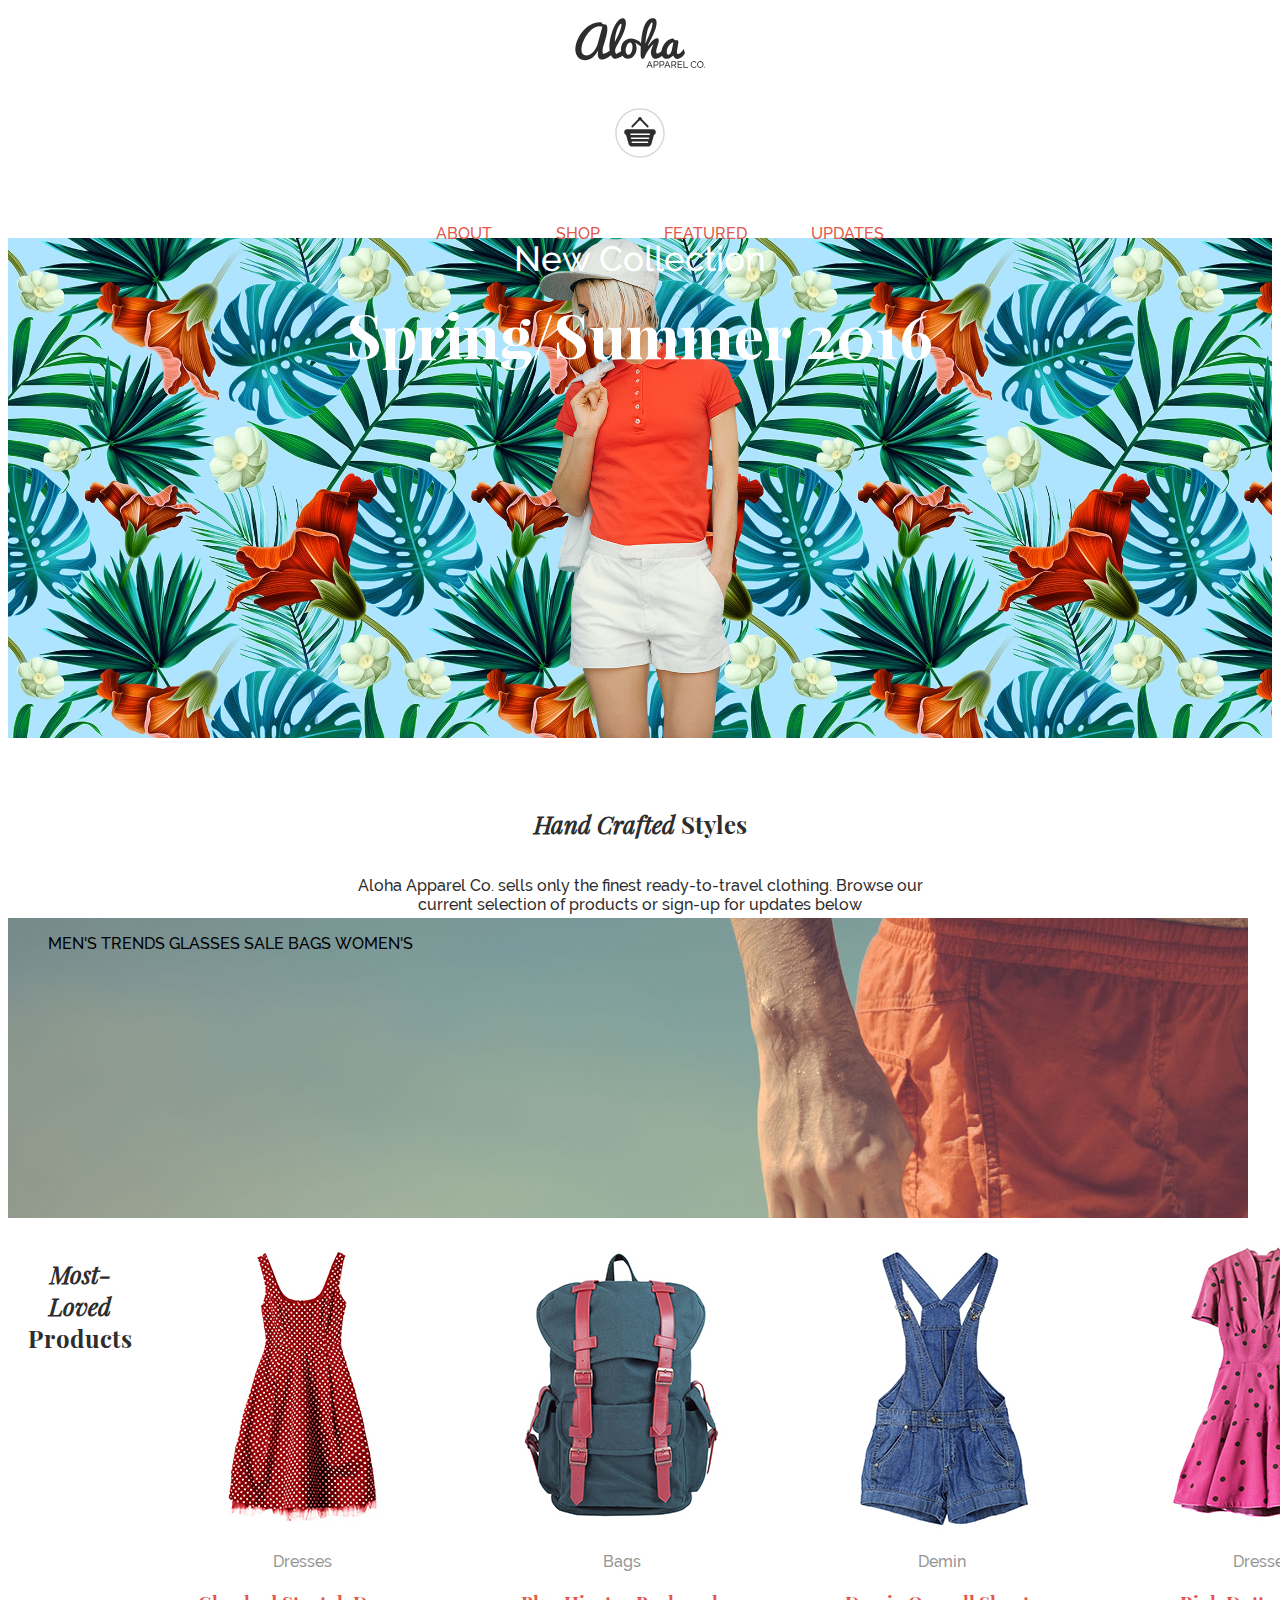
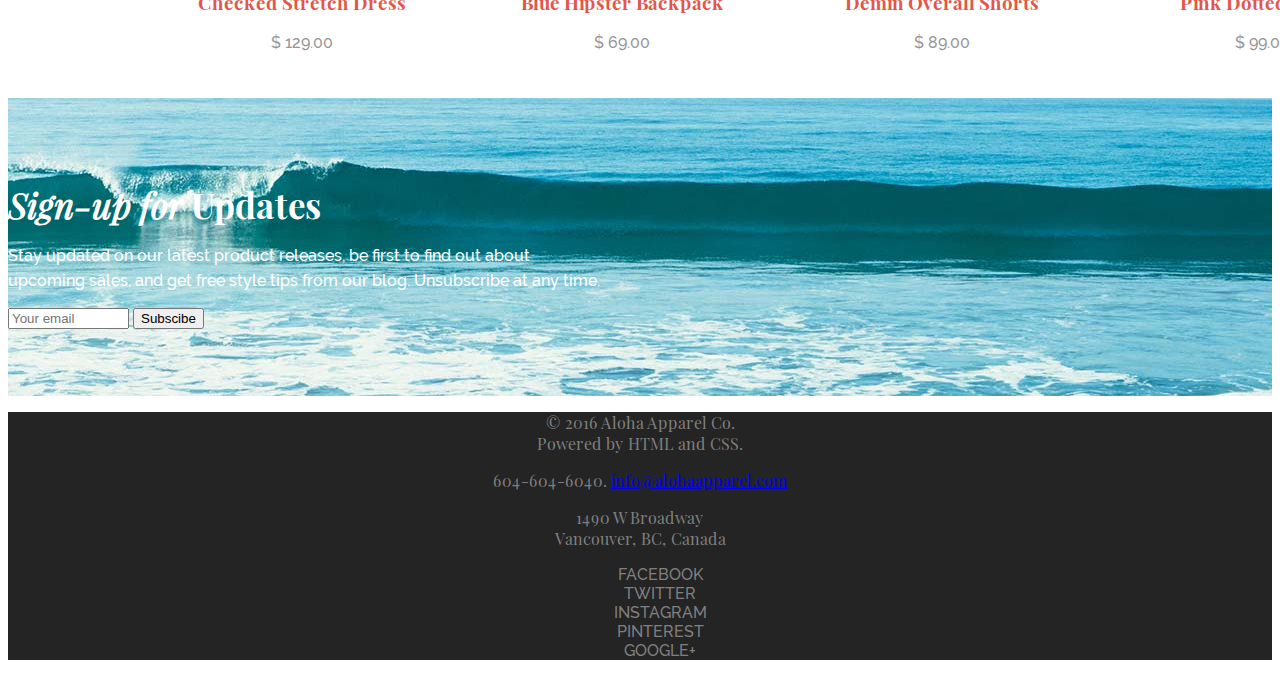
==== Index.html @ b45621b3 "grey background, header, collection pictures" ====
<!DOCTYPE html>
<html lang="en">

<head>
    <meta charset="UTF-8">
    <meta name="viewport" content="width=device-width, initial-scale=1">
    <title>Aloha Apparel Co.</title>
    <link rel="stylesheet" href="style.css">
    <link rel="fonts/PlayfairDisplay-Bold.ttf" rel="stylesheet" type="text/css">
    <link rel="stylesheet" href="https://use.fontawesome.com/releases/v5.6.3/css/all.css" integrity="sha384-UHRtZLI+pbxtHCWp1t77Bi1L4ZtiqrqD80Kn4Z8NTSRyMA2Fd33n5dQ8lWUE00s/"
        crossorigin="anonymous">
</head>

<body>
    <header class="container">
        <div class="logo">
            <img src="images/aloha-logo.svg" class="item" alt="Aloha Apparel Co. logo" />
        </div>
        <nav class="main-navigation">
            <ul>
                <li><a href="about">About</a></li>
                <li><a href="products">Shop</a></li>
                <li><a href="featured">Featured</a></li>
                <li><a href="updates">Updates</a></li>
            </ul>
        </nav>
        <div class="cart">
            <img src="images/cart-icon.svg" alt="Shopping Cart" />
        </div>
    </header>
    <section class="banner">
        <div class="banner-textcontainer">
            <p class="collection">New Collection</p>
            <h2 class="season"><strong>Spring/Summer 2016</strong></h2>
        </div>
    </section>
    <section class="container">
        <h2><em>Hand Crafted</em>
            <strong>Styles</strong>
        </h2>
        <p class="about">Aloha Apparel Co. sells only the finest ready-to-travel clothing. Browse our
            <br>
            current selection of products or sign-up for updates below
        </p>
    </section>
    <section class="classification">
        <ul>
            <li><a href="#mens">Men's</a></li>
            <li><a href="#trends">Trends</a></li>
            <li><a href="#glasses">Glasses</a></li>
            <li><a href="#sale">Sale</a></li>
            <li><a href="#bags">Bags</a></li>
            <li><a href="#womens">Women's</a></li>
        </ul>
    </section>
    <section class="products">
        <h2><em>Most-Loved</em>
            <strong>Products</strong>
        </h2>
        <div>
            <img src="images/checked-stretch-dress.jpg" alt="Aloha Apparel Co. logo" />
            <span>Dresses</span>
            <h3> Checked Stretch Dress</h3>
            <pan>&#36; 129.00</pan>
        </div>
        <div>
            <img src="images/blue-hipster-backpack.jpg" alt="Aloha Apparel Co. logo" />
            <span>Bags</span>
            <h3>Blue Hipster Backpack</h3>
            <span>&#36; 69.00</span>
        </div>
        <div>
            <img src="images/demin-overall-shorts.jpg" alt="Aloha Apparel Co. logo" />
            <span>Demin</span>
            <h3>Demin Overall Shorts</h3>
            <span>&#36; 89.00</span>
        </div>
        <div>
            <img src="images/pink-dotted-dress.jpg" alt="Aloha Apparel Co. logo" />
            <span>Dresses</span>
            <h3>Pink Dotted Dress</h3>
            <span>&#36; 99.00</span>
        </div>
    </section>
    <section class="updates">
        <div>
            <h2>
                <em>Sign-up for</em>
                <strong>Updates</strong>
            </h2>
            <p>Stay updated on our latest product releases, be first to find out about
                <br>
                upcoming sales, and get free style tips from our blog. Unsubscribe at any time.
            </p>
        </div>
        <form action="subscibe" method="post" width="100px" height="100px">
            <input type="text" placeholder="Your email" size="12" maxlength="20" class="email" />
            <button type="submit" name="submit" class="submit">Subscibe</button>
        </form>
    </section>
    <footer>
        <div class="adresse">
            <p>&copy; 2016 Aloha Apparel Co.
                <br>
                Powered by HTML and CSS.
            </p>
            <p>604-604-6040. <a href="info@alohaapparel.com">info&#64;alohaapparel.com</a></p>
            <p> 1490 W Broadway
                <br>
                Vancouver, BC, Canada
            </p>
        </div>
        <div class="contact-media">
            <ul>
                <li><a href="facebook"><i class="fab fa-facebook-f"></i> Facebook</a></li>
                <li><a href="twitter"><i class="fab fa-twitter"></i> Twitter</a></li>
                <li><a href="instagram"><i class="fab fa-instagram"></i> Instagram</a></li>
                <li><a href="pinterest"><i class="fab fa-pinterest"></i> Pinterest</a></li>
                <li><a href="google+"><i class="fab fa-google-plus-g"></i> Google+</a></li>
            </ul>
        </div>
    </footer>
</body>

</html>
---- style.css ----
@font-face {
    font-family: 'Raleway';
    src: url('fonts/Raleway-Light.eot');
    src: url('fonts/Raleway-Light.eot?#iefix') format('embedded-opentype'),
        url('fonts/Raleway-Light.woff') format('woff'),
        url('fonts/Raleway-Light.ttf') format('truetype'),
        url('fonts/Raleway-Light.svg#Raleway-Light') format('svg');
    font-weight: 300;
    font-style: normal;
}

@font-face {
    font-family: 'Raleway';
    src: url('fonts/Raleway-Bold.eot');
    src: url('fonts/Raleway-Bold.eot?#iefix') format('embedded-opentype'),
        url('fonts/Raleway-Bold.woff') format('woff'),
        url('fonts/Raleway-Bold.ttf') format('truetype'),
        url('fonts/Raleway-Bold.svg#Raleway-Bold') format('svg');
    font-weight: bold;
    font-style: normal;
}

@font-face {
    font-family: 'Raleway';
    src: url('fonts/Raleway-Medium.eot');
    src: url('fonts/Raleway-Medium.eot?#iefix') format('embedded-opentype'),
        url('fonts/Raleway-Medium.woff') format('woff'),
        url('fonts/Raleway-Medium.ttf') format('truetype'),
        url('fonts/Raleway-Medium.svg#Raleway-Medium') format('svg');
    font-weight: 500;
    font-style: normal;
}

@font-face {
    font-family: 'Raleway';
    src: url('fonts/Raleway-Italic.eot');
    src: url('fonts/Raleway-Italic.eot?#iefix') format('embedded-opentype'),
        url('fonts/Raleway-Italic.woff') format('woff'),
        url('fonts/Raleway-Italic.ttf') format('truetype'),
        url('fonts/Raleway-Italic.svg#Raleway-Italic') format('svg');
    font-weight: normal;
    font-style: italic;
}

@font-face {
    font-family: 'Playfair Display';
    src: url('fonts/PlayfairDisplay-Regular.eot');
    src: url('fonts/PlayfairDisplay-Regular.eot?#iefix') format('embedded-opentype'),
        url('fonts/PlayfairDisplay-Regular.woff') format('woff'),
        url('fonts/PlayfairDisplay-Regular.ttf') format('truetype'),
        url('fonts/PlayfairDisplay-Regular.svg#PlayfairDisplay-Regular') format('svg');
    font-weight: normal;
    font-style: normal;
}

@font-face {
    font-family: 'Playfair Display';
    src: url('fonts/PlayfairDisplay-Italic.eot');
    src: url('fonts/PlayfairDisplay-Italic.eot?#iefix') format('embedded-opentype'),
        url('fonts/PlayfairDisplay-Italic.woff') format('woff'),
        url('fonts/PlayfairDisplay-Italic.ttf') format('truetype'),
        url('fonts/PlayfairDisplay-Italic.svg#PlayfairDisplay-Italic') format('svg');
    font-weight: normal;
    font-style: italic;
}

@font-face {
    font-family: 'Playfair Display';
    src: url('fonts/PlayfairDisplay-Bold.eot');
    src: url('fonts/PlayfairDisplay-Bold.eot?#iefix') format('embedded-opentype'),
        url('fonts/PlayfairDisplay-Bold.woff') format('woff'),
        url('fonts/PlayfairDisplay-Bold.ttf') format('truetype'),
        url('fonts/PlayfairDisplay-Bold.svg#PlayfairDisplay-Bold') format('svg');
    font-weight: bold;
    font-style: normal;
}
@-ms-viewport{
    width: device-width;
  }

body { 
    font-family: 'Raleway';
    font-style: light;
    color: #2d2d2d
}
h2,
h3 {
    font-family: 'Playfair Display';
}
.header {
    font-family: 'Playfair Display';
}
.logo img {
    height: 50px;
}
.logo{
    position: relative;
    top: 10px;
    flex: 0 0 20%;
}
.cart img {
    height: 50px;
}
.cart {
    margin: auto;
    flex: 0 0 20%;

}
.main-navigation a {
    color: #e2574c;
    text-decoration: none;
    padding: 20px 10px 20px;
    height: 1px;
}
.main-navigation li {
    list-style: none;
    text-align: center;
    display: inline;
    text-transform: uppercase;
    padding: 20px;

}
.banner {
    margin-top: 10px;
    margin-bottom: 50px;
    background: url(images/banner-girl.png) no-repeat center, url(images/flower-bkgd.jpg) repeat-x;
    background-size: contain;
    height: 500px;
}
.banner-textcontainer {
    text-align: center;
    color: rgb(255, 255, 255);
    font-size: 10px;
    margin-top: 100px;
    margin-bottom: 50px;

}
.collection {
    text-align: center;
    margin: 15px 15px;
    font-size: 35px;
}
.season {
   text-align: center;
    margin: 15px 15px;
    font-size: 60px;
}
.container {
    text-align: center;
    height: 30px;
    display: flex;
    flex-direction: column;
    padding-bottom: 100px
}
.classification{
    text-align: center;
    background: url(images/mens-category.jpg) no-repeat, url(images/trends-category.jpg) no-repeat, url(images/glasses-category.jpg) no-repeat, url(images/sale-category.jpg) no-repeat, url(images/bags-category.jpg) no-repeat, url(images/womens-category.jpg) no-repeat;
    height: 300px;
    display: flex;
    flex-wrap: wrap;
}
.classification a{
    color: black;
    text-decoration: none;
    
}
.classification li{
    text-transform: uppercase;
    display: inline;
    
}
.products {
    color: #969696;
    text-align: center;
    display: flex;
    flex-direction: row;
    padding: 10px 30px 20px 10px;
    height: 450px;
    width: 350px;
}
.products h2{
    color: #2d2d2d;
    padding: 10px 10px;
}

h3 {
    color: #e2574c;
}

.relative {
    position:relative;
    top: 0px
    left: 100px
}
.updates {
    min-height: 244px;
    color: white;
    background: url(images/wave-bkgd.jpg) no-repeat;
    background-position: bottom;
    margin-bottom:11px;
    padding-top: 54px;
}
.updates h2{
    font-size: 35px;
    margin-bottom: 12px
}
.updates p {
    font-size: 16px;
    line-height: 25px;
    margin: 15px 0;
}
footer {
    background: #242424;
    text-align: center;
}
.adresse {
    color: grey;
    flex: 1 0 20px;
    font-family: 'Playfair Display';
}
.contact-media li a{
    color: grey;
    text-decoration: none;
    padding: 10px 10px 10px;
    height: 1px;
}
.contact-media li{
    list-style: none;
    text-transform: uppercase;
}
.news-letter h2 p form {
    
    flex-direction: column
}



















@media screen and (min-width: 720px) {

    .logo {
        order: 1;
        flex-basis: 100px;
        
    }
    .cart {
       order: 2;
       flex-basis: 100px;
        
       
    }

    .main-navigation {
       order: 3;
       flex-basis: 100px;
        


}
}
@media screen and (min-width: 480px) {
    .logo {
        order: 1;
        flex-basis: 100px;
        
    }
    .cart {
       order: 2;
       flex-basis: 100px;
        
       
    }

    .main-navigation {
       order: 3;
       flex-basis: 100px;
        
}
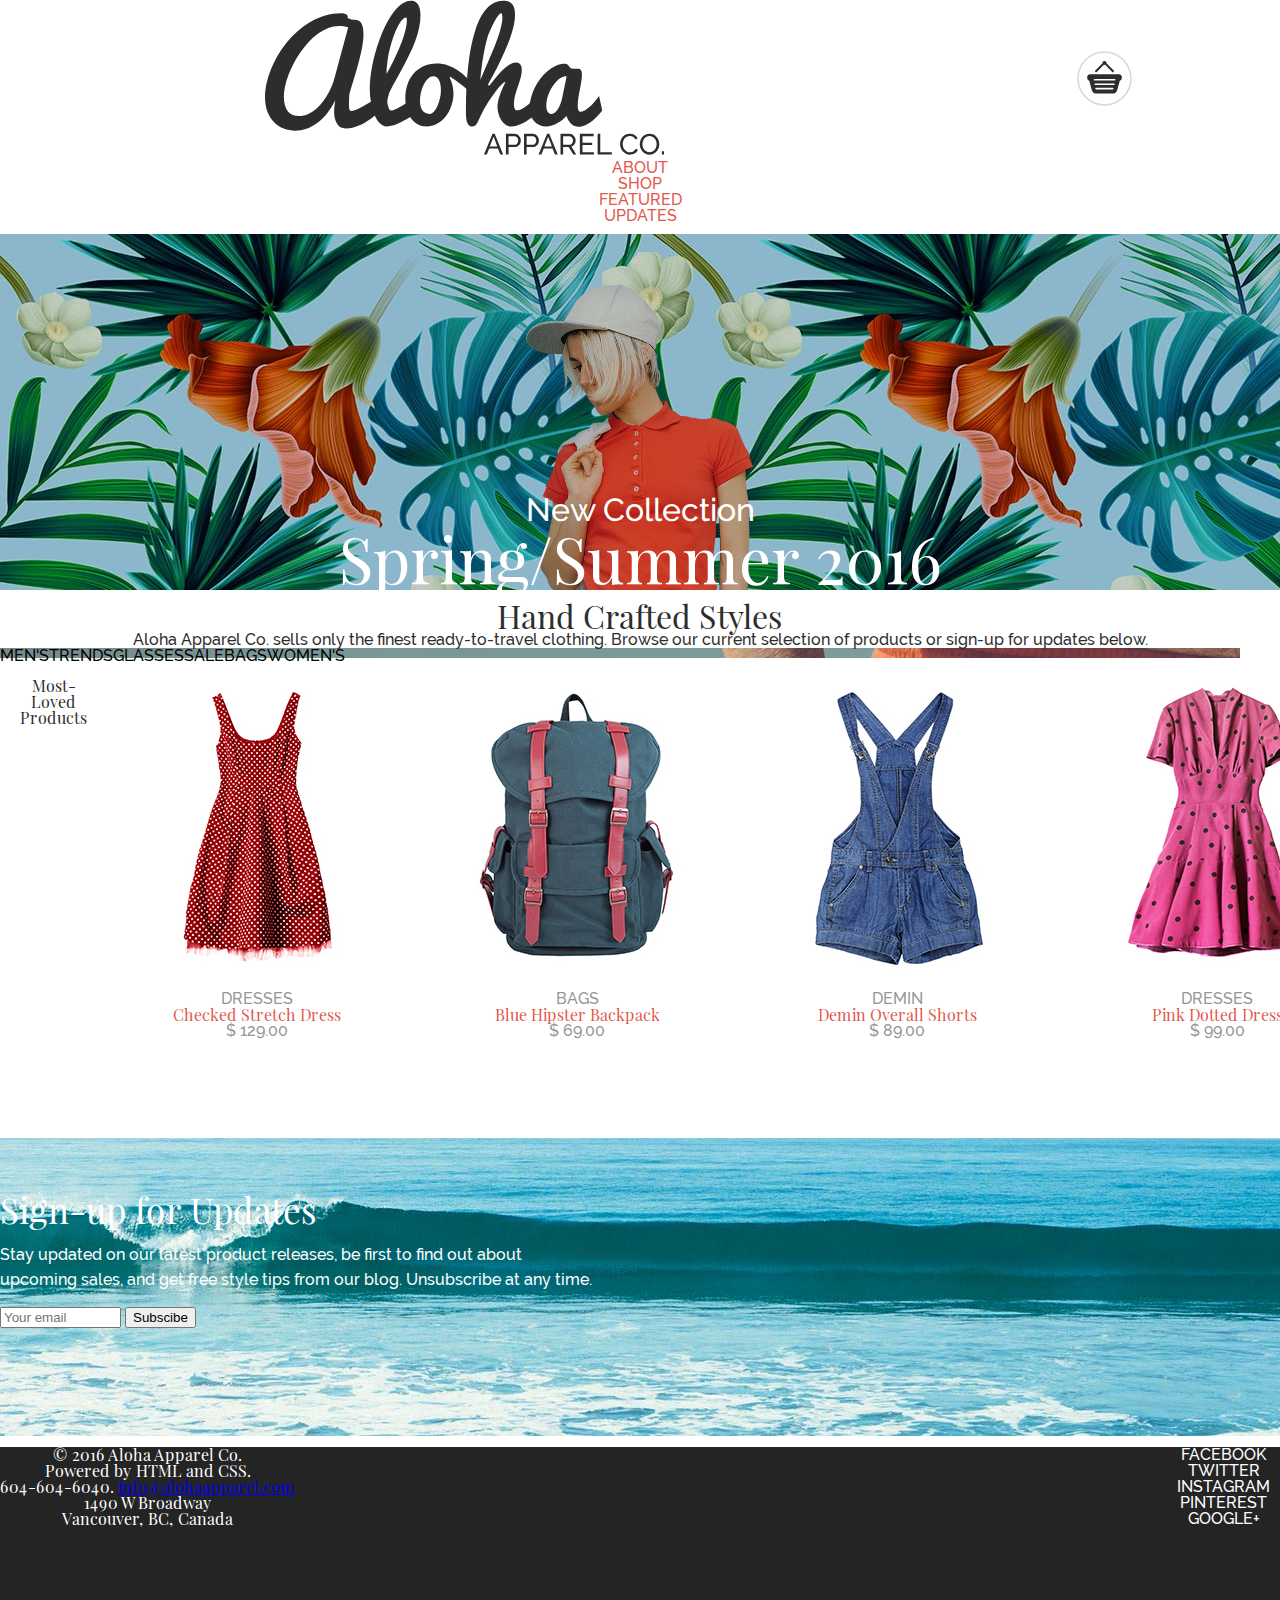
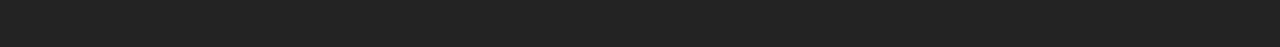
==== commit fcbcf54f: "header and banner" ====
--- a/Index.html
+++ b/Index.html
@@ -1,125 +1,175 @@
 <!DOCTYPE html>
 <html lang="en">
+  <head>
+    <meta charset="UTF-8" />
+    <meta name="viewport" content="width=device-width, initial-scale=1" />
+    <title>Aloha Apparel Co.</title>
+    <link rel="stylesheet" href="style.css" />
+    <link
+      rel="fonts/PlayfairDisplay-Bold.ttf"
+      rel="stylesheet"
+      type="text/css"
+    />
+    <link
+      rel="stylesheet"
+      href="https://use.fontawesome.com/releases/v5.6.3/css/all.css"
+      integrity="sha384-UHRtZLI+pbxtHCWp1t77Bi1L4ZtiqrqD80Kn4Z8NTSRyMA2Fd33n5dQ8lWUE00s/"
+      crossorigin="anonymous"
+    />
+  </head>
 
-<head>
-    <meta charset="UTF-8">
-    <meta name="viewport" content="width=device-width, initial-scale=1">
-    <title>Aloha Apparel Co.</title>
-    <link rel="stylesheet" href="style.css">
-    <link rel="fonts/PlayfairDisplay-Bold.ttf" rel="stylesheet" type="text/css">
-    <link rel="stylesheet" href="https://use.fontawesome.com/releases/v5.6.3/css/all.css" integrity="sha384-UHRtZLI+pbxtHCWp1t77Bi1L4ZtiqrqD80Kn4Z8NTSRyMA2Fd33n5dQ8lWUE00s/"
-        crossorigin="anonymous">
-</head>
-
-<body>
-    <header class="container">
-        <div class="logo">
-            <img src="images/aloha-logo.svg" class="item" alt="Aloha Apparel Co. logo" />
-        </div>
-        <nav class="main-navigation">
-            <ul>
-                <li><a href="about">About</a></li>
-                <li><a href="products">Shop</a></li>
-                <li><a href="featured">Featured</a></li>
-                <li><a href="updates">Updates</a></li>
-            </ul>
-        </nav>
-        <div class="cart">
-            <img src="images/cart-icon.svg" alt="Shopping Cart" />
-        </div>
+  <body>
+    <header>
+      <div class="logo">
+        <img
+          src="images/aloha-logo.svg"
+          alt="Aloha Apparel Co. logo"
+          width="“150px“"
+          height="“160px“"
+        />
+      </div>
+      <nav class="main-navigation">
+        <ul>
+          <li><a href="about">About</a></li>
+          <li><a href="products">Shop</a></li>
+          <li><a href="featured">Featured</a></li>
+          <li><a href="updates">Updates</a></li>
+        </ul>
+      </nav>
+      <div class="cart">
+        <img
+          src="images/cart-icon.svg"
+          alt="Shopping Cart"
+          width="“55px“"
+          height="55px"
+        />
+      </div>
     </header>
     <section class="banner">
-        <div class="banner-textcontainer">
-            <p class="collection">New Collection</p>
-            <h2 class="season"><strong>Spring/Summer 2016</strong></h2>
-        </div>
+      <div class="banner-text">
+        <p>New Collection</p>
+        <h2><strong>Spring/Summer 2016</strong></h2>
+      </div>
     </section>
-    <section class="container">
-        <h2><em>Hand Crafted</em>
-            <strong>Styles</strong>
-        </h2>
-        <p class="about">Aloha Apparel Co. sells only the finest ready-to-travel clothing. Browse our
-            <br>
-            current selection of products or sign-up for updates below
-        </p>
+    <section class="hand-crafted">
+      <h2><em>Hand Crafted</em> <strong>Styles</strong></h2>
+      <p>
+        Aloha Apparel Co. sells only the finest ready-to-travel clothing. Browse
+        our current selection of products or sign-up for updates below.
+      </p>
     </section>
     <section class="classification">
-        <ul>
-            <li><a href="#mens">Men's</a></li>
-            <li><a href="#trends">Trends</a></li>
-            <li><a href="#glasses">Glasses</a></li>
-            <li><a href="#sale">Sale</a></li>
-            <li><a href="#bags">Bags</a></li>
-            <li><a href="#womens">Women's</a></li>
-        </ul>
+      <div>
+        <li><a href="#">Men's</a></li>
+      </div>
+      <div>
+        <li><a href="#">Trends</a></li>
+      </div>
+      <div>
+        <li><a href="#">Glasses</a></li>
+      </div>
+      <div>
+        <li><a href="#">Sale</a></li>
+      </div>
+      <div>
+        <li><a href="#">Bags</a></li>
+      </div>
+      <div>
+        <li><a href="#">Women's</a></li>
+      </div>
     </section>
     <section class="products">
-        <h2><em>Most-Loved</em>
-            <strong>Products</strong>
-        </h2>
-        <div>
-            <img src="images/checked-stretch-dress.jpg" alt="Aloha Apparel Co. logo" />
-            <span>Dresses</span>
-            <h3> Checked Stretch Dress</h3>
-            <pan>&#36; 129.00</pan>
-        </div>
-        <div>
-            <img src="images/blue-hipster-backpack.jpg" alt="Aloha Apparel Co. logo" />
-            <span>Bags</span>
-            <h3>Blue Hipster Backpack</h3>
-            <span>&#36; 69.00</span>
-        </div>
-        <div>
-            <img src="images/demin-overall-shorts.jpg" alt="Aloha Apparel Co. logo" />
-            <span>Demin</span>
-            <h3>Demin Overall Shorts</h3>
-            <span>&#36; 89.00</span>
-        </div>
-        <div>
-            <img src="images/pink-dotted-dress.jpg" alt="Aloha Apparel Co. logo" />
-            <span>Dresses</span>
-            <h3>Pink Dotted Dress</h3>
-            <span>&#36; 99.00</span>
-        </div>
+      <h2><em>Most-Loved</em> <strong>Products</strong></h2>
+      <div>
+        <img
+          src="images/checked-stretch-dress.jpg"
+          alt="Aloha Apparel Co. logo"
+        />
+        <span>DRESSES</span>
+        <h3>Checked Stretch Dress</h3>
+        <pan>&#36; 129.00</pan>
+      </div>
+      <div>
+        <img
+          src="images/blue-hipster-backpack.jpg"
+          alt="Aloha Apparel Co. logo"
+        />
+        <span>BAGS</span>
+        <h3>Blue Hipster Backpack</h3>
+        <span>&#36; 69.00</span>
+      </div>
+      <div>
+        <img
+          src="images/demin-overall-shorts.jpg"
+          alt="Aloha Apparel Co. logo"
+        />
+        <span>DEMIN</span>
+        <h3>Demin Overall Shorts</h3>
+        <span>&#36; 89.00</span>
+      </div>
+      <div>
+        <img src="images/pink-dotted-dress.jpg" alt="Aloha Apparel Co. logo" />
+        <span>DRESSES</span>
+        <h3>Pink Dotted Dress</h3>
+        <span>&#36; 99.00</span>
+      </div>
     </section>
     <section class="updates">
-        <div>
-            <h2>
-                <em>Sign-up for</em>
-                <strong>Updates</strong>
-            </h2>
-            <p>Stay updated on our latest product releases, be first to find out about
-                <br>
-                upcoming sales, and get free style tips from our blog. Unsubscribe at any time.
-            </p>
-        </div>
-        <form action="subscibe" method="post" width="100px" height="100px">
-            <input type="text" placeholder="Your email" size="12" maxlength="20" class="email" />
-            <button type="submit" name="submit" class="submit">Subscibe</button>
-        </form>
+      <div>
+        <h2><em>Sign-up for</em> <strong>Updates</strong></h2>
+        <p>
+          Stay updated on our latest product releases, be first to find out
+          about <br />
+          upcoming sales, and get free style tips from our blog. Unsubscribe at
+          any time.
+        </p>
+      </div>
+      <form action="subscibe" method="post" width="100px" height="100px">
+        <input
+          type="text"
+          placeholder="Your email"
+          size="12"
+          maxlength="20"
+          class="email"
+        />
+        <button type="submit" name="submit" class="submit">Subscibe</button>
+      </form>
     </section>
     <footer>
-        <div class="adresse">
-            <p>&copy; 2016 Aloha Apparel Co.
-                <br>
-                Powered by HTML and CSS.
-            </p>
-            <p>604-604-6040. <a href="info@alohaapparel.com">info&#64;alohaapparel.com</a></p>
-            <p> 1490 W Broadway
-                <br>
-                Vancouver, BC, Canada
-            </p>
-        </div>
-        <div class="contact-media">
-            <ul>
-                <li><a href="facebook"><i class="fab fa-facebook-f"></i> Facebook</a></li>
-                <li><a href="twitter"><i class="fab fa-twitter"></i> Twitter</a></li>
-                <li><a href="instagram"><i class="fab fa-instagram"></i> Instagram</a></li>
-                <li><a href="pinterest"><i class="fab fa-pinterest"></i> Pinterest</a></li>
-                <li><a href="google+"><i class="fab fa-google-plus-g"></i> Google+</a></li>
-            </ul>
-        </div>
+      <div class="adresse">
+        <p>
+          &copy; 2016 Aloha Apparel Co. <br />
+          Powered by HTML and CSS.
+        </p>
+        <p>
+          604-604-6040.
+          <a href="info@alohaapparel.com">info&#64;alohaapparel.com</a>
+        </p>
+        <p>
+          1490 W Broadway <br />
+          Vancouver, BC, Canada
+        </p>
+      </div>
+      <div class="contact-media">
+        <ul>
+          <li>
+            <a href="facebook"><i class="fab fa-facebook-f"></i> Facebook</a>
+          </li>
+          <li>
+            <a href="twitter"><i class="fab fa-twitter"></i> Twitter</a>
+          </li>
+          <li>
+            <a href="instagram"><i class="fab fa-instagram"></i> Instagram</a>
+          </li>
+          <li>
+            <a href="pinterest"><i class="fab fa-pinterest"></i> Pinterest</a>
+          </li>
+          <li>
+            <a href="google+"><i class="fab fa-google-plus-g"></i> Google+</a>
+          </li>
+        </ul>
+      </div>
     </footer>
-</body>
-
-</html>+    <script src="index.js"></script>
+  </body>
+</html>
--- a/style.css
+++ b/style.css
@@ -1,3 +1,56 @@
+/*CSS Reset
+
+/* http://meyerweb.com/eric/tools/css/reset/ 
+   v2.0 | 20110126
+   License: none (public domain)
+*/
+
+html, body, div, span, applet, object, iframe,
+h1, h2, h3, h4, h5, h6, p, blockquote, pre,
+a, abbr, acronym, address, big, cite, code,
+del, dfn, em, img, ins, kbd, q, s, samp,
+small, strike, strong, sub, sup, tt, var,
+b, u, i, center,
+dl, dt, dd, ol, ul, li,
+fieldset, form, label, legend,
+table, caption, tbody, tfoot, thead, tr, th, td,
+article, aside, canvas, details, embed, 
+figure, figcaption, footer, header, hgroup, 
+menu, nav, output, ruby, section, summary,
+time, mark, audio, video {
+	margin: 0;
+	padding: 0;
+	border: 0;
+	font-size: 100%;
+	font: inherit;
+	vertical-align: baseline;
+}
+/* HTML5 display-role reset for older browsers */
+article, aside, details, figcaption, figure, 
+footer, header, hgroup, menu, nav, section {
+	display: block;
+}
+body {
+	line-height: 1;
+}
+ol, ul {
+	list-style: none;
+}
+blockquote, q {
+	quotes: none;
+}
+blockquote:before, blockquote:after,
+q:before, q:after {
+	content: '';
+	content: none;
+}
+table {
+	border-collapse: collapse;
+	border-spacing: 0;
+}
+
+/*Font Faces*/
+
 @font-face {
     font-family: 'Raleway';
     src: url('fonts/Raleway-Light.eot');
@@ -81,81 +134,93 @@
 body { 
     font-family: 'Raleway';
     font-style: light;
-    color: #2d2d2d
-}
-h2,
-h3 {
-    font-family: 'Playfair Display';
-}
-.header {
-    font-family: 'Playfair Display';
-}
-.logo img {
-    height: 50px;
+    color: #2d2d2d;
+    font-size: 16px;
+}
+h2, h3 {
+    font-family: 'Playfair Display';
+}
+header {
+    font-family: 'Raleway';
+    display: flex;
+    text-align: center;
+    flex-wrap: wrap;
+    padding: 20px auto;
 }
 .logo{
-    position: relative;
-    top: 10px;
-    flex: 0 0 20%;
-}
-.cart img {
-    height: 50px;
+    width: 150px;
+    height: 160px;
+    flex: 1 0 50%;
+    order:1;
 }
 .cart {
     margin: auto;
-    flex: 0 0 20%;
-
-}
+    flex: 1 0 5%;
+    order:1;
+    
+}
+
+nav {
+    flex:row wrap;
+    flex:1 0 100%;
+    order:2;
+    
+}
+
 .main-navigation a {
     color: #e2574c;
     text-decoration: none;
-    padding: 20px 10px 20px;
-    height: 1px;
 }
 .main-navigation li {
-    list-style: none;
-    text-align: center;
-    display: inline;
     text-transform: uppercase;
-    padding: 20px;
+    
 
 }
 .banner {
-    margin-top: 10px;
-    margin-bottom: 50px;
-    background: url(images/banner-girl.png) no-repeat center, url(images/flower-bkgd.jpg) repeat-x;
-    background-size: contain;
-    height: 500px;
-}
-.banner-textcontainer {
-    text-align: center;
-    color: rgb(255, 255, 255);
-    font-size: 10px;
-    margin-top: 100px;
-    margin-bottom: 50px;
-
-}
-.collection {
-    text-align: center;
-    margin: 15px 15px;
-    font-size: 35px;
-}
-.season {
-   text-align: center;
-    margin: 15px 15px;
-    font-size: 60px;
-}
-.container {
-    text-align: center;
-    height: 30px;
+   color:white;
+    background:linear-gradient(rgba(0,0,0,0.2),rgba(0,0,0,0.2)), url(images/banner-girl.png)center top 50px no-repeat , url(images/flower-bkgd.jpg);
+    background-size:auto, auto 559px, auto;
+    margin:10px auto;
+    display: flex;
+    align-items: center;
+}
+.banner-text {
+    text-align: center;
+    width: 100%;
+    margin:auto;
+    padding-top: 260px;
+    padding-bottom: -195px;
+}
+.banner p {
+    font-family: 'Raleway';
+    font-style: light;
+    font-size: 2rem; 
+    padding: 10px auto;
+}
+.banner h2 {
+    font-family: 'Playfair Display';
+    font-size: 4rem;
+    padding: 10 auto;
+}
+.hand-crafted {
+    text-align: center;
     display: flex;
     flex-direction: column;
-    padding-bottom: 100px
+    padding: 10px auto;
+    
+}
+.hand-crafted h2 {
+   font-family: 'Playfair Display';
+    font-size: 2rem;
+}
+.hand-crafted p {
+    font-family: 'Raleway';
+    font-size: 1rem;
 }
 .classification{
     text-align: center;
     background: url(images/mens-category.jpg) no-repeat, url(images/trends-category.jpg) no-repeat, url(images/glasses-category.jpg) no-repeat, url(images/sale-category.jpg) no-repeat, url(images/bags-category.jpg) no-repeat, url(images/womens-category.jpg) no-repeat;
-    height: 300px;
+    height: 10px;
     display: flex;
     flex-wrap: wrap;
 }
@@ -189,8 +254,8 @@
 
 .relative {
     position:relative;
-    top: 0px
-    left: 100px
+    top: 0px;
+    left: 100px;
 }
 .updates {
     min-height: 244px;
@@ -209,17 +274,28 @@
     line-height: 25px;
     margin: 15px 0;
 }
+form {
+    
+}
+.button {
+    color: white;
+    background-color: #e2574c;
+
+}
 footer {
+    display: flex;
+    justify-content: space-between;
     background: #242424;
     text-align: center;
+    height:200px;
+    
 }
 .adresse {
-    color: grey;
-    flex: 1 0 20px;
+    color: white;
     font-family: 'Playfair Display';
 }
 .contact-media li a{
-    color: grey;
+    color: white;
     text-decoration: none;
     padding: 10px 10px 10px;
     height: 1px;
@@ -228,68 +304,37 @@
     list-style: none;
     text-transform: uppercase;
 }
-.news-letter h2 p form {
-    
-    flex-direction: column
-}
-
-
-
-
-
-
-
-
-
-
-
-
-
-
-
-
-
-
-
-@media screen and (min-width: 720px) {
-
-    .logo {
-        order: 1;
-        flex-basis: 100px;
+
+
+
+
+
+
+
+
+
+
+
+
+
+
+
+
+
+
+
+
+@media screen and (min-width: 600px) {
+
+ 
         
-    }
-    .cart {
-       order: 2;
-       flex-basis: 100px;
+
+
+}
+}
+@media screen and (min-width: 480px) {
+    
         
-       
-    }
-
-    .main-navigation {
-       order: 3;
-       flex-basis: 100px;
-        
-
-
-}
-}
-@media screen and (min-width: 480px) {
-    .logo {
-        order: 1;
-        flex-basis: 100px;
-        
-    }
-    .cart {
-       order: 2;
-       flex-basis: 100px;
-        
-       
-    }
-
-    .main-navigation {
-       order: 3;
-       flex-basis: 100px;
-        
-}
-
-
+}
+
+
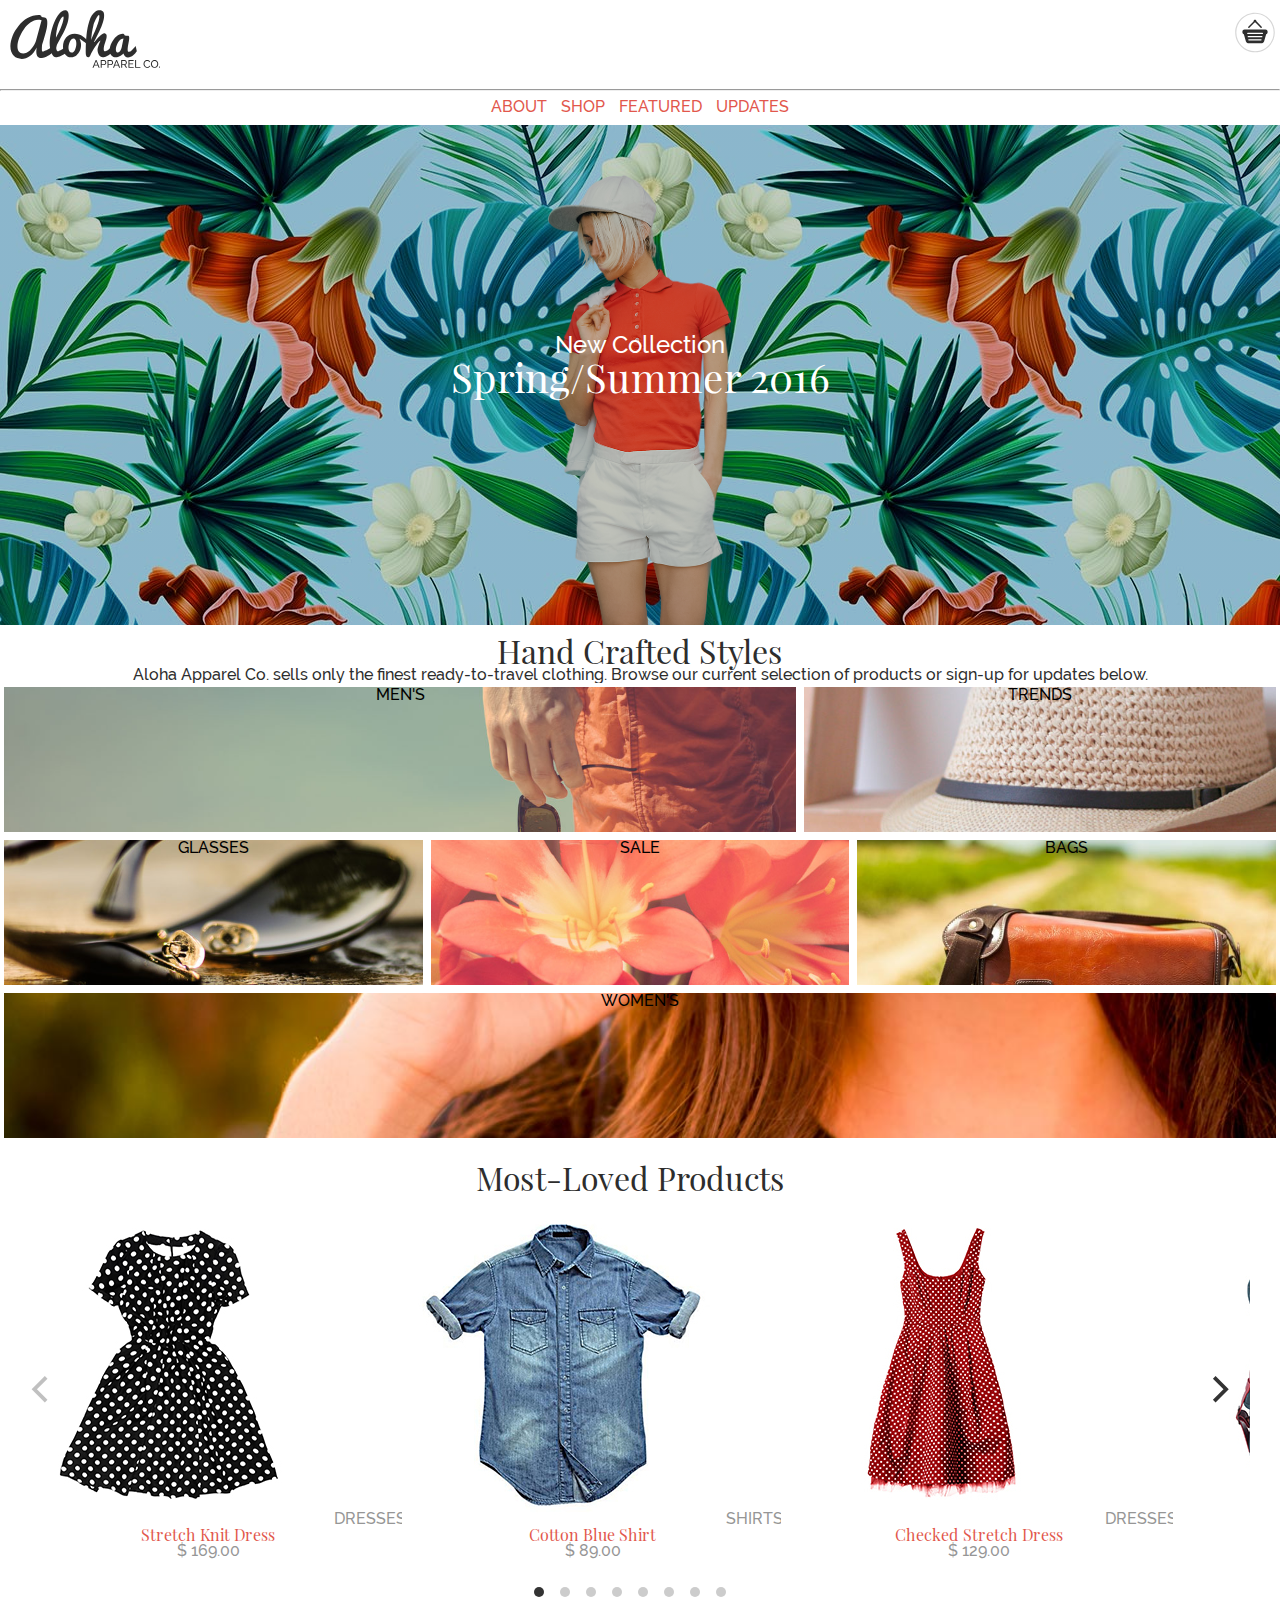
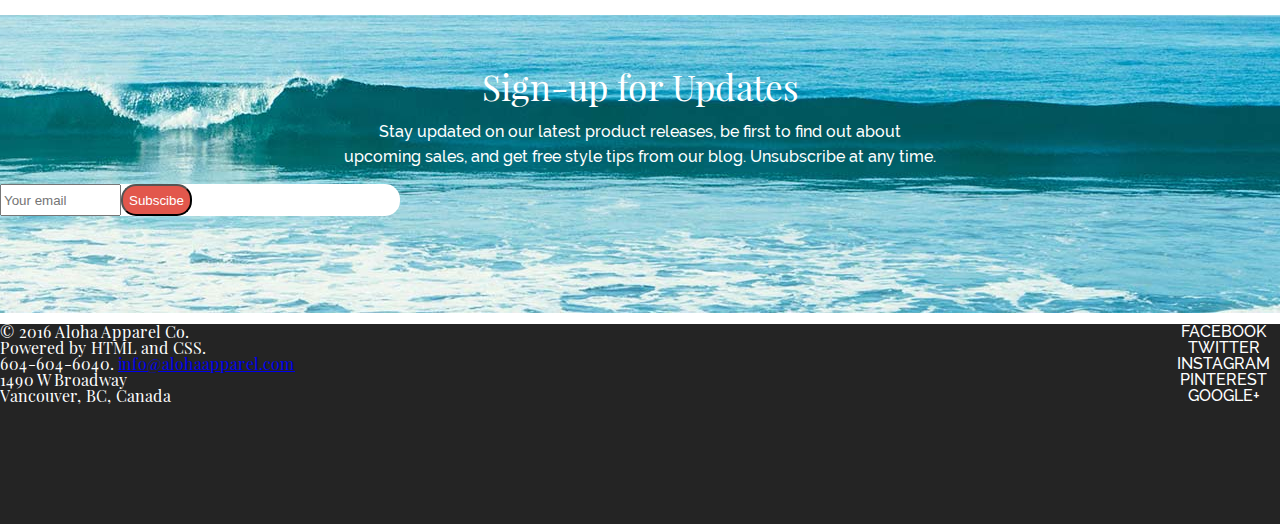
==== commit 00845fe9: "carousel+scrolling" ====
--- a/Index.html
+++ b/Index.html
@@ -16,24 +16,21 @@
       integrity="sha384-UHRtZLI+pbxtHCWp1t77Bi1L4ZtiqrqD80Kn4Z8NTSRyMA2Fd33n5dQ8lWUE00s/"
       crossorigin="anonymous"
     />
+    <link rel="stylesheet" href="flickity.min.css" media="screen" />
   </head>
 
   <body>
     <header>
       <div class="logo">
-        <img
-          src="images/aloha-logo.svg"
-          alt="Aloha Apparel Co. logo"
-          width="“150px“"
-          height="“160px“"
-        />
+        <img src="images/aloha-logo.svg" alt="Aloha Apparel Co. logo" />
       </div>
       <nav class="main-navigation">
+        <hr />
         <ul>
-          <li><a href="about">About</a></li>
-          <li><a href="products">Shop</a></li>
-          <li><a href="featured">Featured</a></li>
-          <li><a href="updates">Updates</a></li>
+          <li><a href="#about">About</a></li>
+          <li><a href="#products">Shop</a></li>
+          <li><a href="#featured">Featured</a></li>
+          <li><a href="#updates">Updates</a></li>
         </ul>
       </nav>
       <div class="cart">
@@ -51,70 +48,80 @@
         <h2><strong>Spring/Summer 2016</strong></h2>
       </div>
     </section>
-    <section class="hand-crafted">
+    <section class="hand-crafted" id="about">
       <h2><em>Hand Crafted</em> <strong>Styles</strong></h2>
       <p>
         Aloha Apparel Co. sells only the finest ready-to-travel clothing. Browse
         our current selection of products or sign-up for updates below.
       </p>
     </section>
-    <section class="classification">
-      <div>
+    <section class="classification" id="products">
+      <div class="mens">
         <li><a href="#">Men's</a></li>
       </div>
-      <div>
+      <div class="trends">
         <li><a href="#">Trends</a></li>
       </div>
-      <div>
+      <div class="glasses">
         <li><a href="#">Glasses</a></li>
       </div>
-      <div>
+      <div class="sale">
         <li><a href="#">Sale</a></li>
       </div>
-      <div>
+      <div class="bags">
         <li><a href="#">Bags</a></li>
       </div>
-      <div>
+      <div class="womens">
         <li><a href="#">Women's</a></li>
       </div>
     </section>
-    <section class="products">
+    <section class="products" id="featured">
       <h2><em>Most-Loved</em> <strong>Products</strong></h2>
-      <div>
-        <img
-          src="images/checked-stretch-dress.jpg"
-          alt="Aloha Apparel Co. logo"
-        />
-        <span>DRESSES</span>
-        <h3>Checked Stretch Dress</h3>
-        <pan>&#36; 129.00</pan>
-      </div>
-      <div>
-        <img
-          src="images/blue-hipster-backpack.jpg"
-          alt="Aloha Apparel Co. logo"
-        />
-        <span>BAGS</span>
-        <h3>Blue Hipster Backpack</h3>
-        <span>&#36; 69.00</span>
-      </div>
-      <div>
-        <img
-          src="images/demin-overall-shorts.jpg"
-          alt="Aloha Apparel Co. logo"
-        />
-        <span>DEMIN</span>
-        <h3>Demin Overall Shorts</h3>
-        <span>&#36; 89.00</span>
-      </div>
-      <div>
-        <img src="images/pink-dotted-dress.jpg" alt="Aloha Apparel Co. logo" />
-        <span>DRESSES</span>
-        <h3>Pink Dotted Dress</h3>
-        <span>&#36; 99.00</span>
+      <div class="products-carousel">
+        <div class="unique-products">
+          <img src="images/stretch-knit-dress.jpg" /> <span>DRESSES</span>
+          <h3>Stretch Knit Dress</h3>
+          <span>&#36; 169.00</span>
+        </div>
+        <div class="unique-products">
+          <img src="images/cotton-blue-shirt.jpg" /> <span>SHIRTS</span>
+          <h3>Cotton Blue Shirt</h3>
+          <span>&#36; 89.00</span>
+        </div>
+        <div class="unique-products">
+          <img src="images/checked-stretch-dress.jpg" /> <span>DRESSES</span>
+          <h3>Checked Stretch Dress</h3>
+          <span>&#36; 129.00</span>
+        </div>
+        <div class="unique-products">
+          <img src="images/blue-hipster-backpack.jpg" /> <span>BAGS</span>
+          <h3>Blue Hipster Backpack</h3>
+          <span>&#36; 69.00</span>
+        </div>
+        <div class="unique-products">
+          <img src="images/demin-overall-shorts.jpg" /> <span>DEMIN</span>
+          <h3>Demin Overall Shorts</h3>
+          <span>&#36; 89.00</span>
+        </div>
+        <div class="unique-products">
+          <img src="images/pink-dotted-dress.jpg" /> <span>DRESSES</span>
+          <h3>Pink Dotted Dress</h3>
+          <span>&#36; 99.00</span>
+        </div>
+        <div class="unique-products">
+          <img src="images/blue-silk-dress.jpg" /> <span>DRESSES</span>
+          <h3>Blue Silk Dress</h3>
+          <span>&#36; 199.00</span>
+        </div>
+        <div class="unique-products">
+          <img src="images/cotton-yellow-tshirt.jpg" />
+          <span>TSHIRT</span>
+          <h3>Cotton Yellow T-shirt</h3>
+          <span>&#36; 99.00</span>
+        </div>
       </div>
     </section>
-    <section class="updates">
+    <section class="updates" id="updates">
       <div>
         <h2><em>Sign-up for</em> <strong>Updates</strong></h2>
         <p>
@@ -124,7 +131,7 @@
           any time.
         </p>
       </div>
-      <form action="subscibe" method="post" width="100px" height="100px">
+      <form class="text-submit" width="100px" height="200px">
         <input
           type="text"
           placeholder="Your email"
@@ -170,6 +177,8 @@
         </ul>
       </div>
     </footer>
-    <script src="index.js"></script>
+    <script src="./jquery-3.3.1.min.js"></script>
+    <script src="./flickity.pkgd.min.js"></script>
+    <script src="./index.js"></script>
   </body>
 </html>
--- a/style.css
+++ b/style.css
@@ -5,336 +5,482 @@
    License: none (public domain)
 */
 
-html, body, div, span, applet, object, iframe,
-h1, h2, h3, h4, h5, h6, p, blockquote, pre,
-a, abbr, acronym, address, big, cite, code,
-del, dfn, em, img, ins, kbd, q, s, samp,
-small, strike, strong, sub, sup, tt, var,
-b, u, i, center,
-dl, dt, dd, ol, ul, li,
-fieldset, form, label, legend,
-table, caption, tbody, tfoot, thead, tr, th, td,
-article, aside, canvas, details, embed, 
-figure, figcaption, footer, header, hgroup, 
-menu, nav, output, ruby, section, summary,
-time, mark, audio, video {
-	margin: 0;
-	padding: 0;
-	border: 0;
-	font-size: 100%;
-	font: inherit;
-	vertical-align: baseline;
+html,
+body,
+div,
+span,
+applet,
+object,
+iframe,
+h1,
+h2,
+h3,
+h4,
+h5,
+h6,
+p,
+blockquote,
+pre,
+a,
+abbr,
+acronym,
+address,
+big,
+cite,
+code,
+del,
+dfn,
+em,
+img,
+ins,
+kbd,
+q,
+s,
+samp,
+small,
+strike,
+strong,
+sub,
+sup,
+tt,
+var,
+b,
+u,
+i,
+center,
+dl,
+dt,
+dd,
+ol,
+ul,
+li,
+fieldset,
+form,
+label,
+legend,
+table,
+caption,
+tbody,
+tfoot,
+thead,
+tr,
+th,
+td,
+article,
+aside,
+canvas,
+details,
+embed,
+figure,
+figcaption,
+footer,
+header,
+hgroup,
+menu,
+nav,
+output,
+ruby,
+section,
+summary,
+time,
+mark,
+audio,
+video {
+  margin: 0;
+  padding: 0;
+  border: 0;
+  font-size: 100%;
+  font: inherit;
+  vertical-align: baseline;
 }
 /* HTML5 display-role reset for older browsers */
-article, aside, details, figcaption, figure, 
-footer, header, hgroup, menu, nav, section {
-	display: block;
+article,
+aside,
+details,
+figcaption,
+figure,
+footer,
+header,
+hgroup,
+menu,
+nav,
+section {
+  display: block;
 }
 body {
-	line-height: 1;
-}
-ol, ul {
-	list-style: none;
-}
-blockquote, q {
-	quotes: none;
-}
-blockquote:before, blockquote:after,
-q:before, q:after {
-	content: '';
-	content: none;
+  line-height: 1;
+}
+ol,
+ul {
+  list-style: none;
+}
+blockquote,
+q {
+  quotes: none;
+}
+blockquote:before,
+blockquote:after,
+q:before,
+q:after {
+  content: "";
+  content: none;
 }
 table {
-	border-collapse: collapse;
-	border-spacing: 0;
+  border-collapse: collapse;
+  border-spacing: 0;
 }
 
 /*Font Faces*/
 
 @font-face {
-    font-family: 'Raleway';
-    src: url('fonts/Raleway-Light.eot');
-    src: url('fonts/Raleway-Light.eot?#iefix') format('embedded-opentype'),
-        url('fonts/Raleway-Light.woff') format('woff'),
-        url('fonts/Raleway-Light.ttf') format('truetype'),
-        url('fonts/Raleway-Light.svg#Raleway-Light') format('svg');
-    font-weight: 300;
-    font-style: normal;
-}
-
-@font-face {
-    font-family: 'Raleway';
-    src: url('fonts/Raleway-Bold.eot');
-    src: url('fonts/Raleway-Bold.eot?#iefix') format('embedded-opentype'),
-        url('fonts/Raleway-Bold.woff') format('woff'),
-        url('fonts/Raleway-Bold.ttf') format('truetype'),
-        url('fonts/Raleway-Bold.svg#Raleway-Bold') format('svg');
-    font-weight: bold;
-    font-style: normal;
-}
-
-@font-face {
-    font-family: 'Raleway';
-    src: url('fonts/Raleway-Medium.eot');
-    src: url('fonts/Raleway-Medium.eot?#iefix') format('embedded-opentype'),
-        url('fonts/Raleway-Medium.woff') format('woff'),
-        url('fonts/Raleway-Medium.ttf') format('truetype'),
-        url('fonts/Raleway-Medium.svg#Raleway-Medium') format('svg');
-    font-weight: 500;
-    font-style: normal;
-}
-
-@font-face {
-    font-family: 'Raleway';
-    src: url('fonts/Raleway-Italic.eot');
-    src: url('fonts/Raleway-Italic.eot?#iefix') format('embedded-opentype'),
-        url('fonts/Raleway-Italic.woff') format('woff'),
-        url('fonts/Raleway-Italic.ttf') format('truetype'),
-        url('fonts/Raleway-Italic.svg#Raleway-Italic') format('svg');
-    font-weight: normal;
-    font-style: italic;
-}
-
-@font-face {
-    font-family: 'Playfair Display';
-    src: url('fonts/PlayfairDisplay-Regular.eot');
-    src: url('fonts/PlayfairDisplay-Regular.eot?#iefix') format('embedded-opentype'),
-        url('fonts/PlayfairDisplay-Regular.woff') format('woff'),
-        url('fonts/PlayfairDisplay-Regular.ttf') format('truetype'),
-        url('fonts/PlayfairDisplay-Regular.svg#PlayfairDisplay-Regular') format('svg');
-    font-weight: normal;
-    font-style: normal;
-}
-
-@font-face {
-    font-family: 'Playfair Display';
-    src: url('fonts/PlayfairDisplay-Italic.eot');
-    src: url('fonts/PlayfairDisplay-Italic.eot?#iefix') format('embedded-opentype'),
-        url('fonts/PlayfairDisplay-Italic.woff') format('woff'),
-        url('fonts/PlayfairDisplay-Italic.ttf') format('truetype'),
-        url('fonts/PlayfairDisplay-Italic.svg#PlayfairDisplay-Italic') format('svg');
-    font-weight: normal;
-    font-style: italic;
-}
-
-@font-face {
-    font-family: 'Playfair Display';
-    src: url('fonts/PlayfairDisplay-Bold.eot');
-    src: url('fonts/PlayfairDisplay-Bold.eot?#iefix') format('embedded-opentype'),
-        url('fonts/PlayfairDisplay-Bold.woff') format('woff'),
-        url('fonts/PlayfairDisplay-Bold.ttf') format('truetype'),
-        url('fonts/PlayfairDisplay-Bold.svg#PlayfairDisplay-Bold') format('svg');
-    font-weight: bold;
-    font-style: normal;
-}
-@-ms-viewport{
-    width: device-width;
-  }
-
-body { 
-    font-family: 'Raleway';
-    font-style: light;
-    color: #2d2d2d;
-    font-size: 16px;
-}
-h2, h3 {
-    font-family: 'Playfair Display';
+  font-family: "Raleway";
+  src: url("fonts/Raleway-Light.eot");
+  src: url("fonts/Raleway-Light.eot?#iefix") format("embedded-opentype"),
+    url("fonts/Raleway-Light.woff") format("woff"),
+    url("fonts/Raleway-Light.ttf") format("truetype"),
+    url("fonts/Raleway-Light.svg#Raleway-Light") format("svg");
+  font-weight: 300;
+  font-style: normal;
+}
+
+@font-face {
+  font-family: "Raleway";
+  src: url("fonts/Raleway-Bold.eot");
+  src: url("fonts/Raleway-Bold.eot?#iefix") format("embedded-opentype"),
+    url("fonts/Raleway-Bold.woff") format("woff"),
+    url("fonts/Raleway-Bold.ttf") format("truetype"),
+    url("fonts/Raleway-Bold.svg#Raleway-Bold") format("svg");
+  font-weight: bold;
+  font-style: normal;
+}
+
+@font-face {
+  font-family: "Raleway";
+  src: url("fonts/Raleway-Medium.eot");
+  src: url("fonts/Raleway-Medium.eot?#iefix") format("embedded-opentype"),
+    url("fonts/Raleway-Medium.woff") format("woff"),
+    url("fonts/Raleway-Medium.ttf") format("truetype"),
+    url("fonts/Raleway-Medium.svg#Raleway-Medium") format("svg");
+  font-weight: 500;
+  font-style: normal;
+}
+
+@font-face {
+  font-family: "Raleway";
+  src: url("fonts/Raleway-Italic.eot");
+  src: url("fonts/Raleway-Italic.eot?#iefix") format("embedded-opentype"),
+    url("fonts/Raleway-Italic.woff") format("woff"),
+    url("fonts/Raleway-Italic.ttf") format("truetype"),
+    url("fonts/Raleway-Italic.svg#Raleway-Italic") format("svg");
+  font-weight: normal;
+  font-style: italic;
+}
+
+@font-face {
+  font-family: "Playfair Display";
+  src: url("fonts/PlayfairDisplay-Regular.eot");
+  src: url("fonts/PlayfairDisplay-Regular.eot?#iefix")
+      format("embedded-opentype"),
+    url("fonts/PlayfairDisplay-Regular.woff") format("woff"),
+    url("fonts/PlayfairDisplay-Regular.ttf") format("truetype"),
+    url("fonts/PlayfairDisplay-Regular.svg#PlayfairDisplay-Regular")
+      format("svg");
+  font-weight: normal;
+  font-style: normal;
+}
+
+@font-face {
+  font-family: "Playfair Display";
+  src: url("fonts/PlayfairDisplay-Italic.eot");
+  src: url("fonts/PlayfairDisplay-Italic.eot?#iefix")
+      format("embedded-opentype"),
+    url("fonts/PlayfairDisplay-Italic.woff") format("woff"),
+    url("fonts/PlayfairDisplay-Italic.ttf") format("truetype"),
+    url("fonts/PlayfairDisplay-Italic.svg#PlayfairDisplay-Italic") format("svg");
+  font-weight: normal;
+  font-style: italic;
+}
+
+@font-face {
+  font-family: "Playfair Display";
+  src: url("fonts/PlayfairDisplay-Bold.eot");
+  src: url("fonts/PlayfairDisplay-Bold.eot?#iefix") format("embedded-opentype"),
+    url("fonts/PlayfairDisplay-Bold.woff") format("woff"),
+    url("fonts/PlayfairDisplay-Bold.ttf") format("truetype"),
+    url("fonts/PlayfairDisplay-Bold.svg#PlayfairDisplay-Bold") format("svg");
+  font-weight: bold;
+  font-style: normal;
+}
+@-ms-viewport {
+  width: device-width;
+}
+
+body {
+  font-family: "Raleway";
+  font-style: light;
+  color: #2d2d2d;
+  font-size: 16px;
+}
+h2,
+h3 {
+  font-family: "Playfair Display";
 }
 header {
-    font-family: 'Raleway';
-    display: flex;
-    text-align: center;
-    flex-wrap: wrap;
-    padding: 20px auto;
-}
-.logo{
-    width: 150px;
-    height: 160px;
-    flex: 1 0 50%;
-    order:1;
-}
-.cart {
-    margin: auto;
-    flex: 1 0 5%;
-    order:1;
-    
-}
-
+  font-family: "Raleway";
+  display: flex;
+  text-align: center;
+  flex-wrap: wrap;
+  justify-content: space-between;
+  padding: 20px auto;
+}
+.logo img {
+  max-width: 100px;
+  height: auto;
+  flex: 1 0 50%;
+  order: 1;
+  padding: 10px 10px;
+}
+.cart img {
+  max-width: 40px;
+  flex: 1 0 50%;
+  order: 1;
+  padding: 5px 5px;
+}
 nav {
-    flex:row wrap;
-    flex:1 0 100%;
-    order:2;
-    
-}
-
+  flex: 1 0 100%;
+  order: 2;
+}
 .main-navigation a {
-    color: #e2574c;
-    text-decoration: none;
+  color: #e2574c;
+  text-decoration: none;
+  padding: 5px;
 }
 .main-navigation li {
-    text-transform: uppercase;
-    
-
+  text-transform: uppercase;
+  display: inline;
 }
 .banner {
-   color:white;
-    background:linear-gradient(rgba(0,0,0,0.2),rgba(0,0,0,0.2)), url(images/banner-girl.png)center top 50px no-repeat , url(images/flower-bkgd.jpg);
-    background-size:auto, auto 559px, auto;
-    margin:10px auto;
-    display: flex;
-    align-items: center;
+  color: white;
+  background: linear-gradient(rgba(0, 0, 0, 0.2), rgba(0, 0, 0, 0.2)),
+    url(images/banner-girl.png) center top 50px no-repeat,
+    url(images/flower-bkgd.jpg);
+  background-size: auto, auto 450px, auto;
+  margin: 10px auto;
+  display: flex;
+  align-items: center;
+  height: 500px;
+  
 }
 .banner-text {
-    text-align: center;
-    width: 100%;
-    margin:auto;
-    padding-top: 260px;
-    padding-bottom: -195px;
+  text-align: center;
+  width: 100%;
+  margin: auto;
+  min-height: 400
 }
 .banner p {
-    font-family: 'Raleway';
-    font-style: light;
-    font-size: 2rem; 
-    padding: 10px auto;
+  font-family: 'Raleway';
+  font-style: normal;
+  font-size: 1.5rem;
 }
 .banner h2 {
-    font-family: 'Playfair Display';
-    font-size: 4rem;
-    padding: 10 auto;
+  font-family: "Playfair Display";
+  font-size: 2.5rem;
+  padding-bottom: 20px;
 }
 .hand-crafted {
-    text-align: center;
-    display: flex;
-    flex-direction: column;
-    padding: 10px auto;
-    
+  text-align: center;
+  display: flex;
+  flex-direction: column;
+  padding: 10px auto;
 }
 .hand-crafted h2 {
-   font-family: 'Playfair Display';
-    font-size: 2rem;
+  font-family: "Playfair Display";
+  font-size: 2rem;
 }
 .hand-crafted p {
-    font-family: 'Raleway';
-    font-size: 1rem;
-}
-.classification{
-    text-align: center;
-    background: url(images/mens-category.jpg) no-repeat, url(images/trends-category.jpg) no-repeat, url(images/glasses-category.jpg) no-repeat, url(images/sale-category.jpg) no-repeat, url(images/bags-category.jpg) no-repeat, url(images/womens-category.jpg) no-repeat;
-    height: 10px;
-    display: flex;
-    flex-wrap: wrap;
-}
-.classification a{
-    color: black;
-    text-decoration: none;
-    
-}
-.classification li{
-    text-transform: uppercase;
-    display: inline;
-    
+  font-family: "Raleway";
+  font-size: 1rem;
+}
+.classification {
+  text-align: center;
+  display: flex;
+  flex-wrap: wrap;
+}
+.mens {
+  height: 145px;
+  max-width: 100%;
+  position: relative;
+  text-align: center;
+  background: url(images/mens-category.jpg) center center no-repeat;
+  background-size: cover;
+  border: 4px solid;
+  border-color: white;
+  flex: 1 0 50%;
+}
+.trends {
+  height: 145px;
+  max-width: 100%;
+  position: relative;
+  text-align: center;
+  background: url(images/trends-category.jpg) center center no-repeat;
+  background-size: cover;
+  border: 4px solid;
+  border-color: white;
+  flex: 1 0 25%;
+}
+.glasses {
+  height: 145px;
+  max-width: 100%;
+  position: relative;
+  text-align: center;
+  background: url(images/glasses-category.jpg) center center no-repeat;
+  background-size: cover;
+  border: 4px solid;
+  border-color: white;
+  flex: 1 0 25%;
+}
+.sale {
+  height: 145px;
+  max-width: 100%;
+  position: relative;
+  text-align: center;
+  background: url(images/sale-category.jpg) center center no-repeat;
+  background-size: cover;
+  border: 4px solid;
+  border-color: white;
+  flex: 1 0 25%;
+}
+.bags {
+  height: 145px;
+  max-width: 100%;
+  position: relative;
+  text-align: center;
+  background: url(images/bags-category.jpg) center center no-repeat;
+  background-size: cover;
+  border: 4px solid;
+  border-color: white;
+  flex: 1 0 25%;
+}
+.womens {
+  height: 145px;
+  max-width: 100%;
+  position: relative;
+  text-align: center;
+  background: url(images/womens-category.jpg) center center no-repeat;
+  background-size: cover;
+  border: 4px solid;
+  border-color: white;
+  flex: 1 0 50%;
+}
+.classification a {
+  color: black;
+  text-decoration: none;
+}
+.classification li {
+  text-transform: uppercase;
+  display: inline;
 }
 .products {
-    color: #969696;
-    text-align: center;
+  color: #969696;
+  text-align: center;
+  padding: 10px 30px 20px 10px;
+  margin-bottom: 20px;
+}
+.products h2 {
+  color: #2d2d2d;
+  padding: 10px 10px;
+  font-size: 2rem;
+
+}
+
+h3 {
+  color: #e2574c;
+}
+
+.relative {
+  position: relative;
+  top: 0px;
+  left: 100px;
+}
+.updates {
+  min-height: 244px;
+  color: white;
+  background: url(images/wave-bkgd.jpg) no-repeat;
+  background-position: bottom;
+  margin-bottom: 11px;
+  padding-top: 54px;
+  text-align: center;
+}
+.updates h2 {
+  font-size: 35px;
+  margin-bottom: 12px;
+}
+.updates p {
+  font-size: 16px;
+  line-height: 25px;
+  margin: 15px 0;
+}
+.text-submit {
     display: flex;
     flex-direction: row;
-    padding: 10px 30px 20px 10px;
-    height: 450px;
-    width: 350px;
-}
-.products h2{
-    color: #2d2d2d;
-    padding: 10px 10px;
-}
-
-h3 {
-    color: #e2574c;
-}
-
-.relative {
-    position:relative;
-    top: 0px;
-    left: 100px;
-}
-.updates {
-    min-height: 244px;
-    color: white;
-    background: url(images/wave-bkgd.jpg) no-repeat;
-    background-position: bottom;
-    margin-bottom:11px;
-    padding-top: 54px;
-}
-.updates h2{
-    font-size: 35px;
-    margin-bottom: 12px
-}
-.updates p {
-    font-size: 16px;
-    line-height: 25px;
-    margin: 15px 0;
-}
-form {
-    
-}
-.button {
-    color: white;
-    background-color: #e2574c;
+    background-color: white;
+    border-radius: 15px;
+    width: 15em;
+    height: 2em;
+  }
+.email {
+
+}
+.submit {
+  color: white;
+  background-color: #e2574c;
+  border-radius: 15px;
+  width: 
+  margin:
 
 }
 footer {
-    display: flex;
-    justify-content: space-between;
-    background: #242424;
-    text-align: center;
-    height:200px;
-    
+  display: flex;
+  justify-content: space-between;
+  background: #242424;
+  text-align: center;
+  height: 200px;
 }
 .adresse {
-    color: white;
-    font-family: 'Playfair Display';
-}
-.contact-media li a{
-    color: white;
-    text-decoration: none;
-    padding: 10px 10px 10px;
-    height: 1px;
-}
-.contact-media li{
-    list-style: none;
-    text-transform: uppercase;
-}
-
-
-
-
-
-
-
-
-
-
-
-
-
-
-
-
-
-
-
+  color: white;
+  font-family: "Playfair Display";
+  text-align: left;
+}
+.contact-media li a {
+  color: white;
+  text-decoration: none;
+  padding: 10px 10px 10px;
+  height: 1px;
+}
+.contact-media li {
+  list-style: none;
+  text-transform: uppercase;
+}
+
+.text-submit {
+  display: flex;
+  flex-direction: row;
+  background-color: white;
+  border-radius: 15px;
+  width: 25em;
+  height: 2em;
+}
 
 @media screen and (min-width: 600px) {
-
- 
-        
-
-
-}
-}
+  .logo img {
+    max-width: 150px;
+    height: auto;
+  }
+}
+
 @media screen and (min-width: 480px) {
-    
-        
-}
-
-
+  .logo img {
+    max-width: 150px;
+    height: auto;
+  }
+}
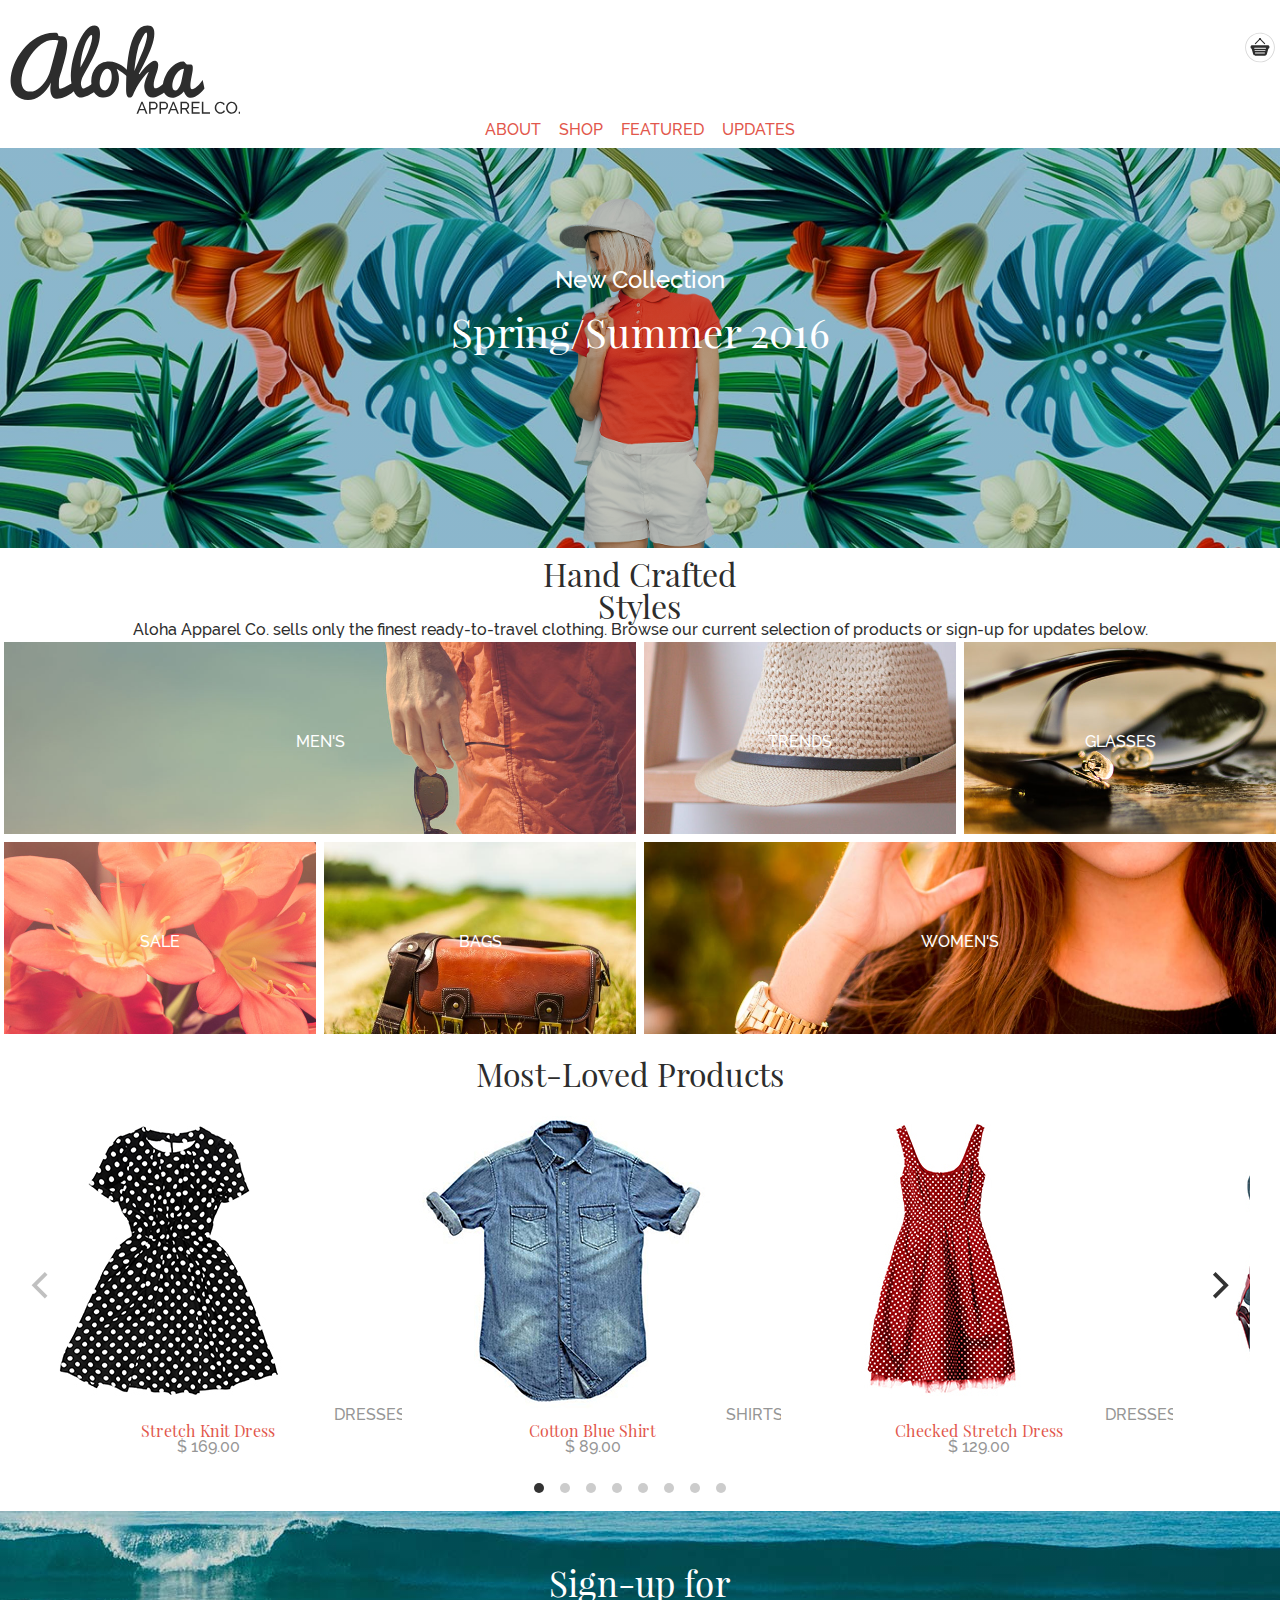
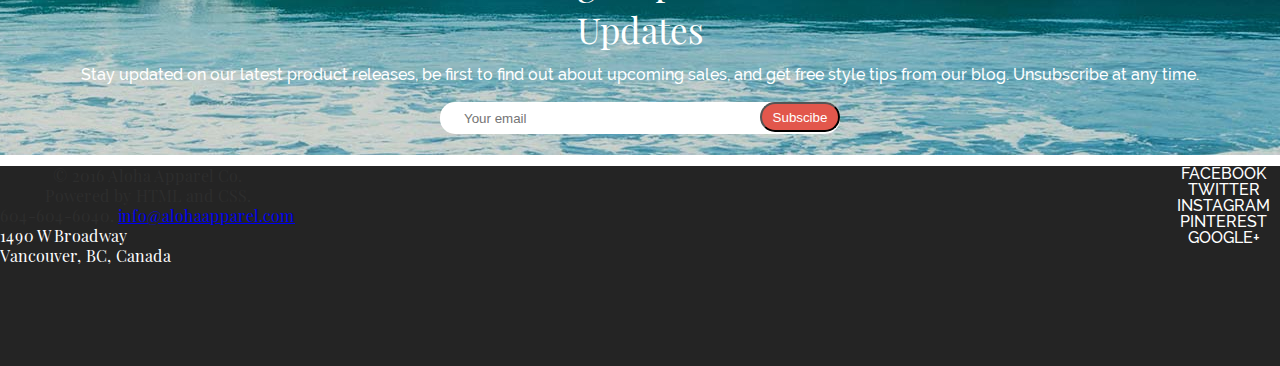
==== commit f4d39717: "reformation" ====
--- a/Index.html
+++ b/Index.html
@@ -49,11 +49,18 @@
       </div>
     </section>
     <section class="hand-crafted" id="about">
-      <h2><em>Hand Crafted</em> <strong>Styles</strong></h2>
-      <p>
-        Aloha Apparel Co. sells only the finest ready-to-travel clothing. Browse
-        our current selection of products or sign-up for updates below.
-      </p>
+      <div>
+        <h2>Hand Crafted</h2> 
+      </div>
+      <div>
+        <h2>Styles</h2>
+      </div>
+      <div>
+        <p>
+          Aloha Apparel Co. sells only the finest ready-to-travel clothing. Browse
+          our current selection of products or sign-up for updates below.
+        </p>
+      </div>
     </section>
     <section class="classification" id="products">
       <div class="mens">
@@ -79,7 +86,7 @@
       <h2><em>Most-Loved</em> <strong>Products</strong></h2>
       <div class="products-carousel">
         <div class="unique-products">
-          <img src="images/stretch-knit-dress.jpg" /> <span>DRESSES</span>
+            <img src="images/stretch-knit-dress.jpg" /> <span>DRESSES</span>
           <h3>Stretch Knit Dress</h3>
           <span>&#36; 169.00</span>
         </div>
@@ -123,11 +130,15 @@
     </section>
     <section class="updates" id="updates">
       <div>
-        <h2><em>Sign-up for</em> <strong>Updates</strong></h2>
+        <h2>Sign-up for</h2>
+      </div>
+      <div>
+        <h2>Updates</h2>
+      </div>
+      <div>
         <p>
           Stay updated on our latest product releases, be first to find out
-          about <br />
-          upcoming sales, and get free style tips from our blog. Unsubscribe at
+          about upcoming sales, and get free style tips from our blog. Unsubscribe at
           any time.
         </p>
       </div>
@@ -136,25 +147,26 @@
           type="text"
           placeholder="Your email"
           size="12"
-          maxlength="20"
+          maxlength="24"
           class="email"
         />
         <button type="submit" name="submit" class="submit">Subscibe</button>
       </form>
     </section>
     <footer>
-      <div class="adresse">
+      <section class="contact-us">
+      <div class="contact">
         <p>
           &copy; 2016 Aloha Apparel Co. <br />
           Powered by HTML and CSS.
         </p>
-        <p>
+        <p class="phone-mail"> 
           604-604-6040.
           <a href="info@alohaapparel.com">info&#64;alohaapparel.com</a>
         </p>
-        <p>
-          1490 W Broadway <br />
-          Vancouver, BC, Canada
+        <p class="adresse">
+          1490 W Broadway 
+          <br> Vancouver, BC, Canada
         </p>
       </div>
       <div class="contact-media">
@@ -176,6 +188,7 @@
           </li>
         </ul>
       </div>
+      </section>
     </footer>
     <script src="./jquery-3.3.1.min.js"></script>
     <script src="./flickity.pkgd.min.js"></script>
--- a/style.css
+++ b/style.css
@@ -1,5 +1,4 @@
 /*CSS Reset
-
 /* http://meyerweb.com/eric/tools/css/reset/ 
    v2.0 | 20110126
    License: none (public domain)
@@ -92,6 +91,7 @@
   font-size: 100%;
   font: inherit;
   vertical-align: baseline;
+  box-sizing: border-box;
 }
 /* HTML5 display-role reset for older browsers */
 article,
@@ -234,16 +234,18 @@
   padding: 20px auto;
 }
 .logo img {
-  max-width: 100px;
+  max-width: 150px;
   height: auto;
   flex: 1 0 50%;
   order: 1;
-  padding: 10px 10px;
+  margin-top: 20px;
+  padding: 5px 10px;
 }
 .cart img {
-  max-width: 40px;
+  max-width: 80px;
   flex: 1 0 50%;
   order: 1;
+  margin-top: 20px;
   padding: 5px 5px;
 }
 nav {
@@ -253,7 +255,7 @@
 .main-navigation a {
   color: #e2574c;
   text-decoration: none;
-  padding: 5px;
+  padding: 5px 7px;
 }
 .main-navigation li {
   text-transform: uppercase;
@@ -264,23 +266,23 @@
   background: linear-gradient(rgba(0, 0, 0, 0.2), rgba(0, 0, 0, 0.2)),
     url(images/banner-girl.png) center top 50px no-repeat,
     url(images/flower-bkgd.jpg);
-  background-size: auto, auto 450px, auto;
+  background-size: cover, contain;
   margin: 10px auto;
   display: flex;
   align-items: center;
-  height: 500px;
-  
+  height: 400px;
 }
 .banner-text {
   text-align: center;
   width: 100%;
   margin: auto;
-  min-height: 400
+  min-height: 200px;
 }
 .banner p {
-  font-family: 'Raleway';
+  font-family: "Raleway";
   font-style: normal;
   font-size: 1.5rem;
+  margin: 20px;
 }
 .banner h2 {
   font-family: "Playfair Display";
@@ -305,72 +307,82 @@
   text-align: center;
   display: flex;
   flex-wrap: wrap;
+  align-items: center;
+}
+.classification li a {
+  color: white;
 }
 .mens {
-  height: 145px;
+  height: 200px;
   max-width: 100%;
   position: relative;
   text-align: center;
   background: url(images/mens-category.jpg) center center no-repeat;
-  background-size: cover;
+  background-size: cover, contain;
+  border: 4px solid;
+  border-color: white;
+  flex: 1 0 100%;
+  line-height: 200px;
+}
+.trends {
+  height: 200px;
+  max-width: 100%;
+  position: relative;
+  text-align: center;
+  background: url(images/trends-category.jpg) center center no-repeat;
+  background-size: cover, contain;
   border: 4px solid;
   border-color: white;
   flex: 1 0 50%;
-}
-.trends {
-  height: 145px;
+  line-height: 200px;
+}
+.glasses {
+  height: 200px;
   max-width: 100%;
   position: relative;
   text-align: center;
-  background: url(images/trends-category.jpg) center center no-repeat;
-  background-size: cover;
-  border: 4px solid;
-  border-color: white;
-  flex: 1 0 25%;
-}
-.glasses {
-  height: 145px;
-  max-width: 100%;
-  position: relative;
-  text-align: center;
   background: url(images/glasses-category.jpg) center center no-repeat;
-  background-size: cover;
-  border: 4px solid;
-  border-color: white;
-  flex: 1 0 25%;
-}
-.sale {
-  height: 145px;
-  max-width: 100%;
-  position: relative;
-  text-align: center;
-  background: url(images/sale-category.jpg) center center no-repeat;
-  background-size: cover;
-  border: 4px solid;
-  border-color: white;
-  flex: 1 0 25%;
-}
-.bags {
-  height: 145px;
-  max-width: 100%;
-  position: relative;
-  text-align: center;
-  background: url(images/bags-category.jpg) center center no-repeat;
-  background-size: cover;
-  border: 4px solid;
-  border-color: white;
-  flex: 1 0 25%;
-}
-.womens {
-  height: 145px;
-  max-width: 100%;
-  position: relative;
-  text-align: center;
-  background: url(images/womens-category.jpg) center center no-repeat;
-  background-size: cover;
+  background-size: cover, contain;
   border: 4px solid;
   border-color: white;
   flex: 1 0 50%;
+  line-height: 200px;
+}
+.sale {
+  height: 200px;
+  max-width: 100%;
+  position: relative;
+  text-align: center;
+  background: url(images/sale-category.jpg) center center no-repeat;
+  background-size: cover, contain;
+  border: 4px solid;
+  border-color: white;
+  flex: 1 0 50%;
+  line-height: 200px;
+}
+.bags {
+  height: 200px;
+  max-width: 100%;
+  position: relative;
+  text-align: center;
+  background: url(images/bags-category.jpg) center center no-repeat;
+  background-size: cover, contain;
+  border: 4px solid;
+  border-color: white;
+  flex: 1 0 50%;
+  line-height: 200px;
+}
+.womens {
+  height: 200px;
+  max-width: 100%;
+  position: relative;
+  text-align: center;
+  background: url(images/womens-category.jpg) center center no-repeat;
+  background-size: cover, contain;
+  border: 4px solid;
+  border-color: white;
+  flex: 1 0 100%;
+  line-height: 200px;
 }
 .classification a {
   color: black;
@@ -390,7 +402,9 @@
   color: #2d2d2d;
   padding: 10px 10px;
   font-size: 2rem;
-
+}
+.unique-products span h3 {
+  text-align: center;
 }
 
 h3 {
@@ -405,7 +419,8 @@
 .updates {
   min-height: 244px;
   color: white;
-  background: url(images/wave-bkgd.jpg) no-repeat;
+  background: linear-gradient(rgba(0, 0, 0, 0.15), rgba(0, 0, 0, 0.15)),
+    url(images/wave-bkgd.jpg) no-repeat;
   background-position: bottom;
   margin-bottom: 11px;
   padding-top: 54px;
@@ -421,30 +436,39 @@
   margin: 15px 0;
 }
 .text-submit {
-    display: flex;
-    flex-direction: row;
-    background-color: white;
-    border-radius: 15px;
-    width: 15em;
-    height: 2em;
-  }
+  display: flex;
+  flex-direction: row;
+  background-color: white;
+  border-radius: 15px;
+  height: 30px;
+  justify-content: space-between;
+  align-content: center;
+  margin: 10px auto;
+  width: 250px;
+  height: 5px;
+}
 .email {
-
+  width: 200px;
+  border-color: transparent;
+  margin-left: 20px;
 }
 .submit {
   color: white;
   background-color: #e2574c;
   border-radius: 15px;
-  width: 
-  margin:
-
-}
-footer {
+  width: 80px;
+  height: 30px;
+}
+.contact-us {
   display: flex;
   justify-content: space-between;
   background: #242424;
   text-align: center;
   height: 200px;
+}
+.contact {
+  line-height: 20px;
+  font-family: "Playfair Display";
 }
 .adresse {
   color: white;
@@ -471,16 +495,49 @@
   height: 2em;
 }
 
-@media screen and (min-width: 600px) {
+@media screen and (min-width: 1240px) {
   .logo img {
     max-width: 150px;
     height: auto;
   }
-}
-
-@media screen and (min-width: 480px) {
+  .mens,
+  .womens {
+    flex: 1 0 50%;
+  }
+
+  .trends,
+  .glasses,
+  .sale,
+  .bags {
+    flex: 1 0 25%;
+  }
+}
+
+@media screen and (min-width: 600px) {
   .logo img {
-    max-width: 150px;
+    max-width: 250px;
     height: auto;
-  }
-}
+    flex: 1 0 33.33%;
+    order: 1;
+  }
+  .cart img {
+    max-width: 40px;
+    flex: 1 0 50%;
+    order: 1;
+    padding: 5px 5px;
+  }
+  hr {
+    display: none;
+  }
+  .mens,
+  .womens {
+    flex: 1 0 50%;
+  }
+
+  .trends,
+  .glasses,
+  .sale,
+  .bags {
+    flex: 1 0 25%;
+  }
+}
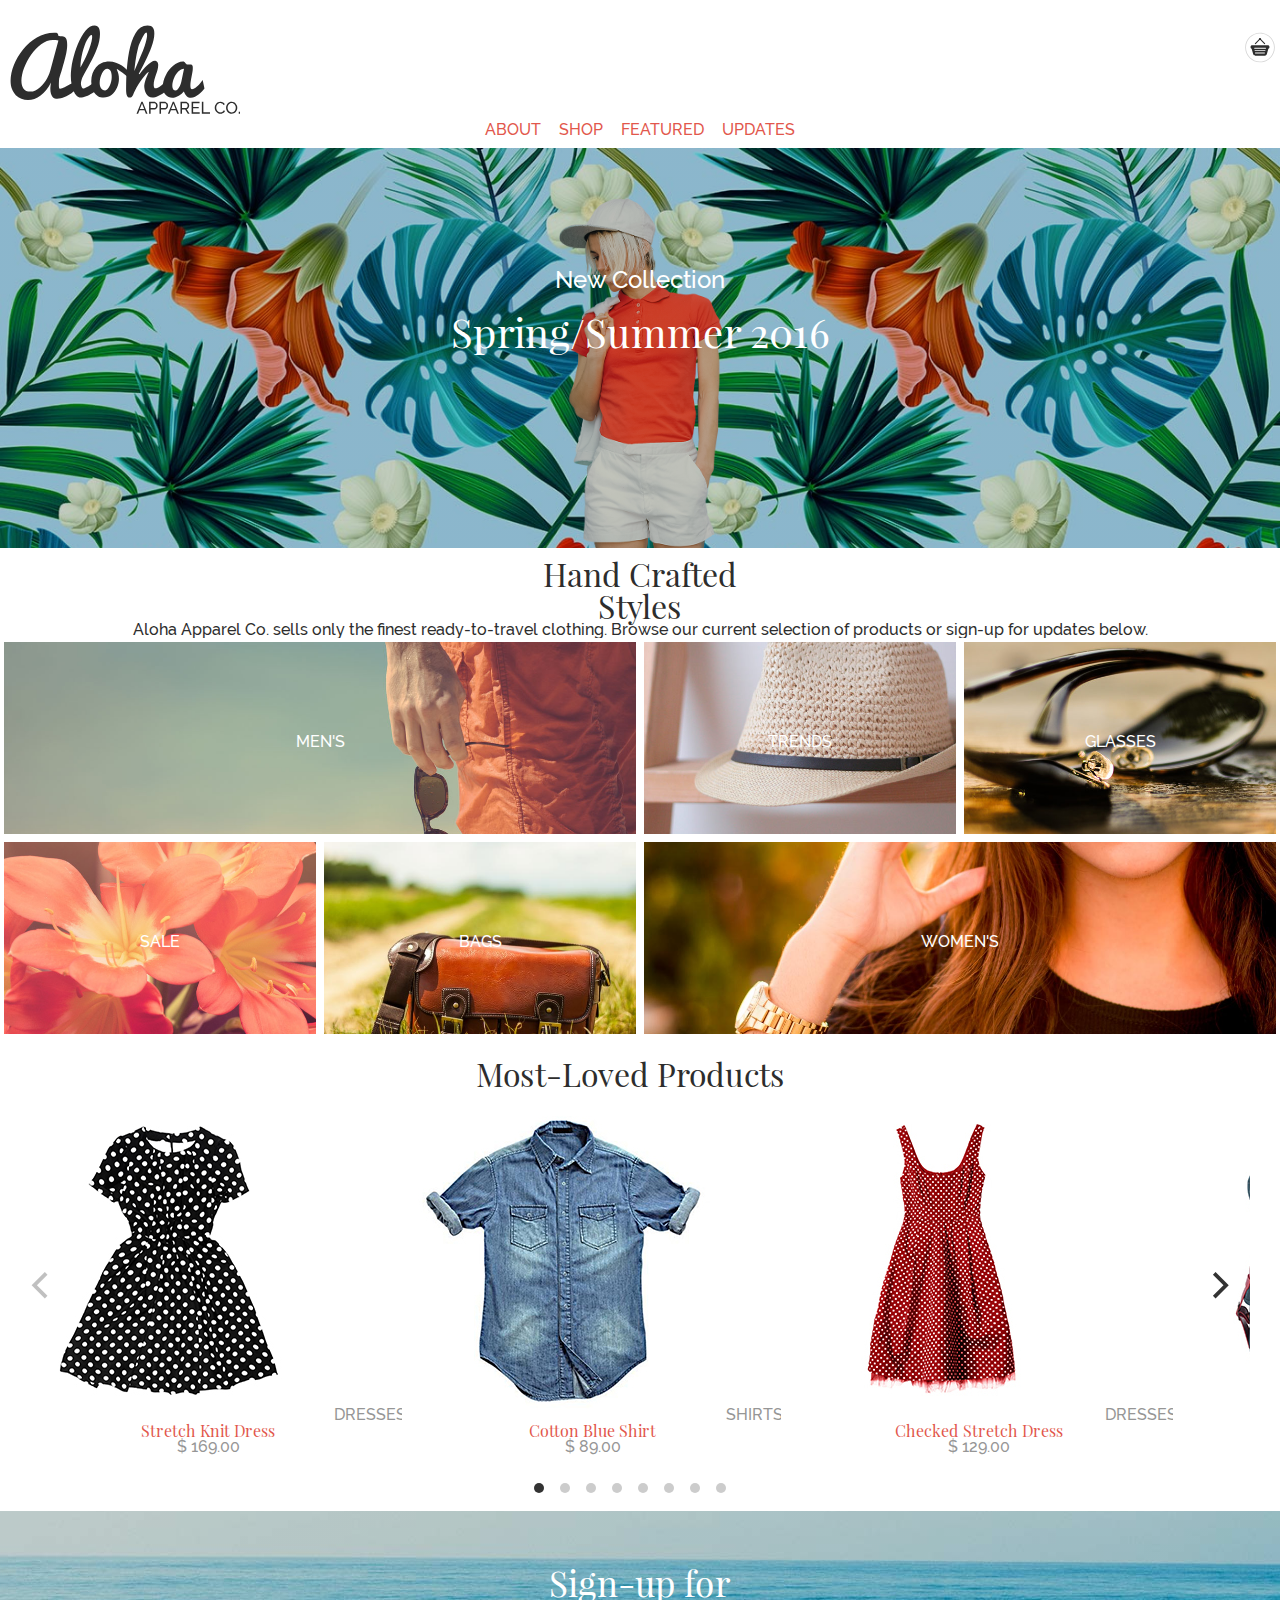
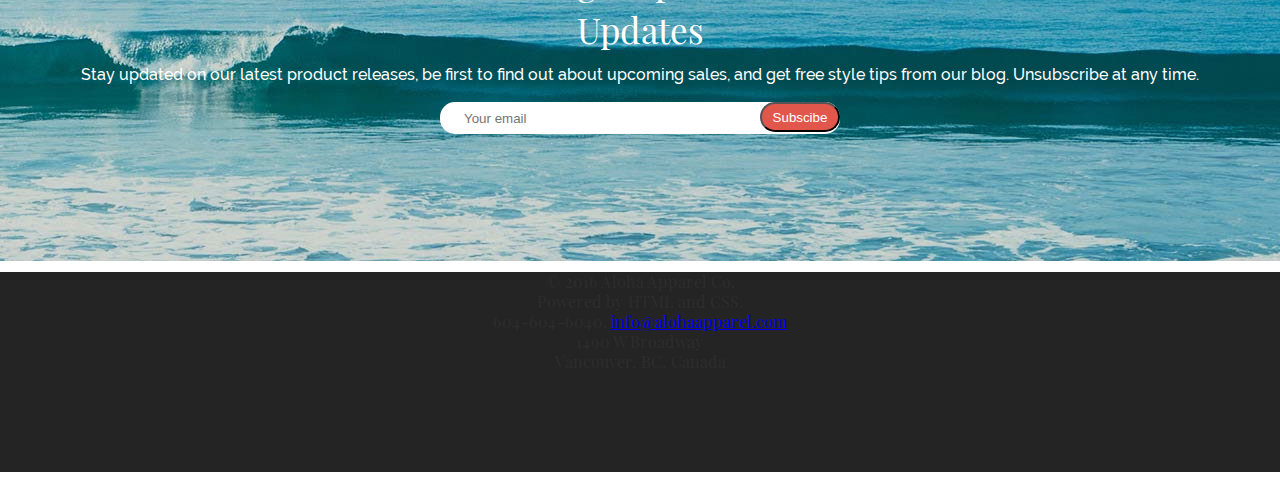
==== commit d8302dde: ".." ====
--- a/Index.html
+++ b/Index.html
@@ -156,7 +156,7 @@
     <footer>
       <section class="contact-us">
       <div class="contact">
-        <p>
+        <p class="done-by">
           &copy; 2016 Aloha Apparel Co. <br />
           Powered by HTML and CSS.
         </p>
@@ -172,19 +172,19 @@
       <div class="contact-media">
         <ul>
           <li>
-            <a href="facebook"><i class="fab fa-facebook-f"></i> Facebook</a>
+            <a href="facebook"><i class="fab fa-facebook-f"></i><span class="only-logo">Facebook</span></a>
           </li>
           <li>
-            <a href="twitter"><i class="fab fa-twitter"></i> Twitter</a>
+            <a href="twitter"><i class="fab fa-twitter"></i><span class="only-logo">Twitter</span></a>
           </li>
           <li>
-            <a href="instagram"><i class="fab fa-instagram"></i> Instagram</a>
+            <a href="instagram"><i class="fab fa-instagram"></i><span class="only-logo">Instagram</span></a>
           </li>
           <li>
-            <a href="pinterest"><i class="fab fa-pinterest"></i> Pinterest</a>
+            <a href="pinterest"><i class="fab fa-pinterest"></i><span class="only-logo">Pinterest</span></a>
           </li>
           <li>
-            <a href="google+"><i class="fab fa-google-plus-g"></i> Google+</a>
+            <a href="google+"><i class="fab fa-google-plus-g"></i><span class="only-logo">Google+</span></a>
           </li>
         </ul>
       </div>
--- a/style.css
+++ b/style.css
@@ -417,7 +417,7 @@
   left: 100px;
 }
 .updates {
-  min-height: 244px;
+  min-height: 350px;
   color: white;
   background: linear-gradient(rgba(0, 0, 0, 0.15), rgba(0, 0, 0, 0.15)),
     url(images/wave-bkgd.jpg) no-repeat;
@@ -465,15 +465,24 @@
   background: #242424;
   text-align: center;
   height: 200px;
+  flex-direction: column;
 }
 .contact {
   line-height: 20px;
   font-family: "Playfair Display";
 }
+.done-by
 .adresse {
   color: white;
   font-family: "Playfair Display";
   text-align: left;
+}
+.contact-media{
+  display: flex;
+  justify-content: center;
+  flex-flow: wrap;
+  flex: 0 0 30%;
+
 }
 .contact-media li a {
   color: white;
@@ -485,6 +494,9 @@
   list-style: none;
   text-transform: uppercase;
 }
+.only-logo {
+  display: none;
+}
 
 .text-submit {
   display: flex;
@@ -511,6 +523,16 @@
   .bags {
     flex: 1 0 25%;
   }
+  .classification div{
+    background-size: cover, contain;
+  }
+  .contact-media {
+    text-align: justify;
+  }
+  .contact-media a i{
+    width: 30px;
+  }
+
 }
 
 @media screen and (min-width: 600px) {
@@ -540,4 +562,13 @@
   .bags {
     flex: 1 0 25%;
   }
-}
+  .classification div {
+    background-size: cover, contain;
+  }
+  .contact-media {
+    text-align: justify;
+  }
+  .contact-media a i{
+    width: 30px;
+  }
+}
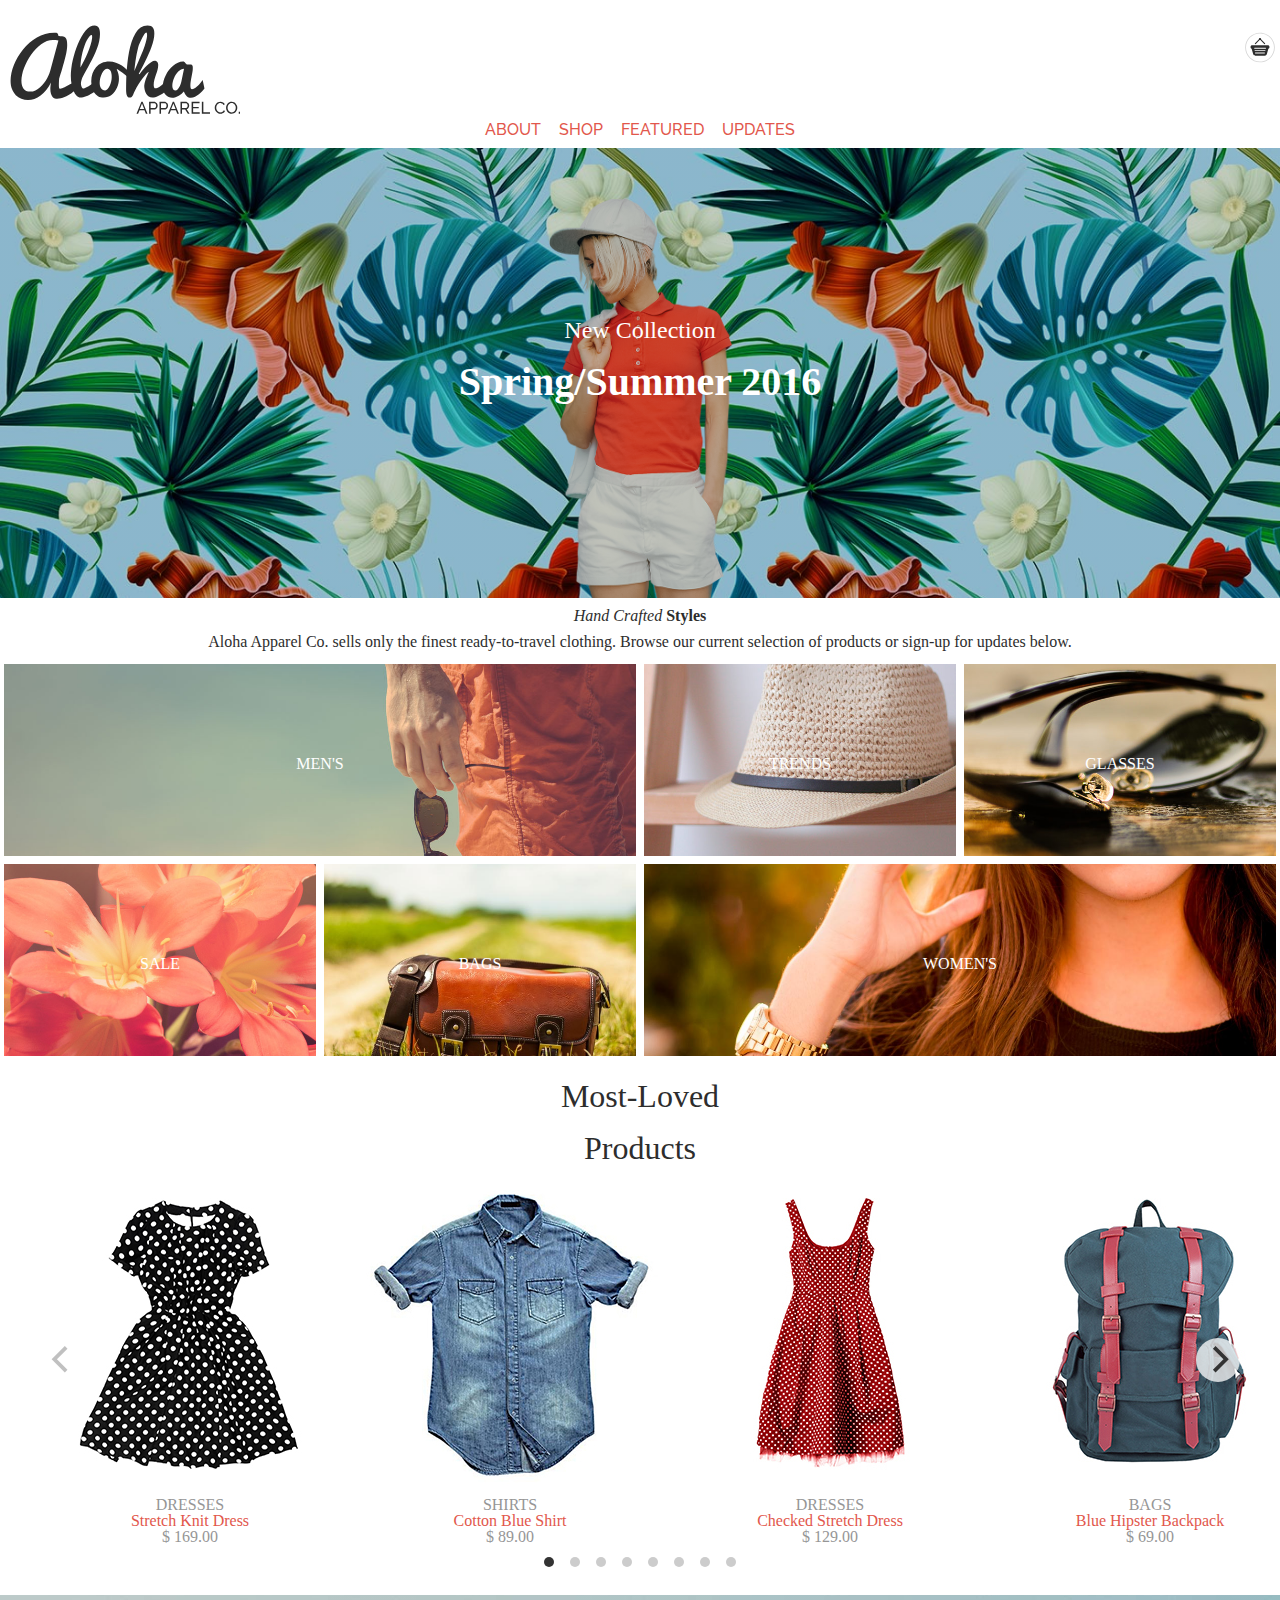
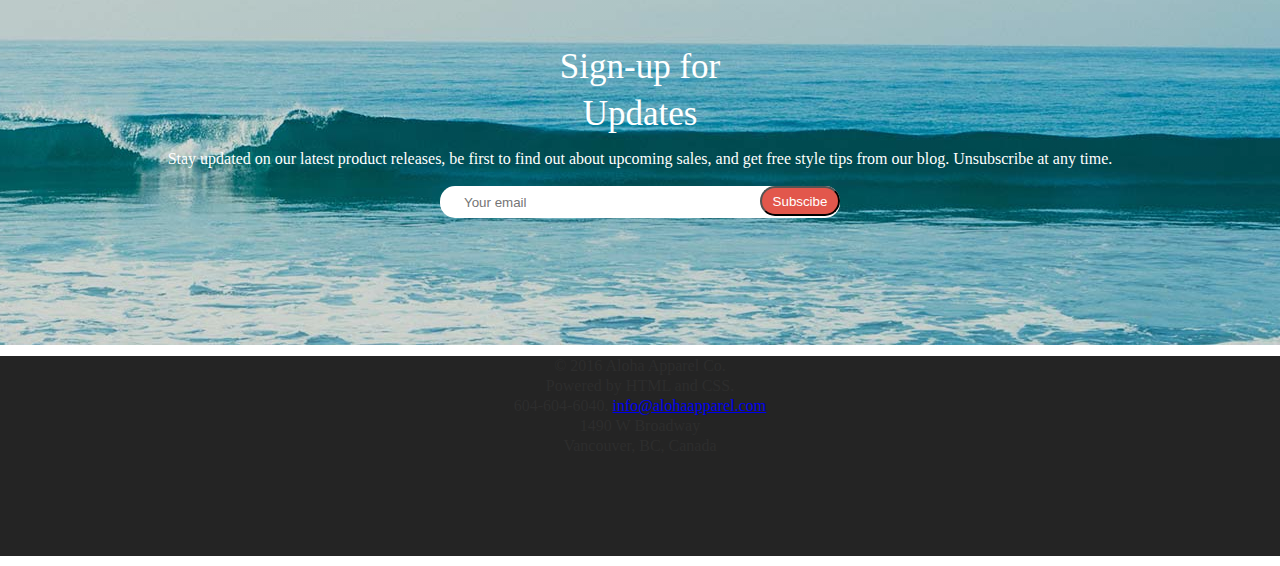
==== commit 63b389cc: "carousel size+reorganisation+font-family" ====
--- a/Index.html
+++ b/Index.html
@@ -49,16 +49,11 @@
       </div>
     </section>
     <section class="hand-crafted" id="about">
-      <div>
-        <h2>Hand Crafted</h2> 
-      </div>
-      <div>
-        <h2>Styles</h2>
-      </div>
+      <h2><em>Hand Crafted</em><strong> Styles</strong></h2>
       <div>
         <p>
-          Aloha Apparel Co. sells only the finest ready-to-travel clothing. Browse
-          our current selection of products or sign-up for updates below.
+          Aloha Apparel Co. sells only the finest ready-to-travel clothing.
+          Browse our current selection of products or sign-up for updates below.
         </p>
       </div>
     </section>
@@ -83,63 +78,65 @@
       </div>
     </section>
     <section class="products" id="featured">
-      <h2><em>Most-Loved</em> <strong>Products</strong></h2>
+      <span><h2>Most-Loved</h2><h2>Products</h2></span>
       <div class="products-carousel">
         <div class="unique-products">
-            <img src="images/stretch-knit-dress.jpg" /> <span>DRESSES</span>
+          <img src="images/stretch-knit-dress.jpg" />
+          <p>DRESSES</p>
           <h3>Stretch Knit Dress</h3>
           <span>&#36; 169.00</span>
         </div>
         <div class="unique-products">
-          <img src="images/cotton-blue-shirt.jpg" /> <span>SHIRTS</span>
+          <img src="images/cotton-blue-shirt.jpg" />
+          <p>SHIRTS</p>
           <h3>Cotton Blue Shirt</h3>
           <span>&#36; 89.00</span>
         </div>
         <div class="unique-products">
-          <img src="images/checked-stretch-dress.jpg" /> <span>DRESSES</span>
+          <img src="images/checked-stretch-dress.jpg" />
+          <p>DRESSES</p>
           <h3>Checked Stretch Dress</h3>
           <span>&#36; 129.00</span>
         </div>
         <div class="unique-products">
-          <img src="images/blue-hipster-backpack.jpg" /> <span>BAGS</span>
+          <img src="images/blue-hipster-backpack.jpg" />
+          <p>BAGS</p>
           <h3>Blue Hipster Backpack</h3>
           <span>&#36; 69.00</span>
         </div>
         <div class="unique-products">
-          <img src="images/demin-overall-shorts.jpg" /> <span>DEMIN</span>
+          <img src="images/demin-overall-shorts.jpg" />
+          <p>DEMIN</p>
           <h3>Demin Overall Shorts</h3>
           <span>&#36; 89.00</span>
         </div>
         <div class="unique-products">
-          <img src="images/pink-dotted-dress.jpg" /> <span>DRESSES</span>
+          <img src="images/pink-dotted-dress.jpg" />
+          <p>DRESSES</p>
           <h3>Pink Dotted Dress</h3>
           <span>&#36; 99.00</span>
         </div>
         <div class="unique-products">
-          <img src="images/blue-silk-dress.jpg" /> <span>DRESSES</span>
+          <img src="images/blue-silk-dress.jpg" />
+          <p>DRESSES</p>
           <h3>Blue Silk Dress</h3>
           <span>&#36; 199.00</span>
         </div>
         <div class="unique-products">
           <img src="images/cotton-yellow-tshirt.jpg" />
-          <span>TSHIRT</span>
+          <p>TSHIRT</p>
           <h3>Cotton Yellow T-shirt</h3>
           <span>&#36; 99.00</span>
         </div>
       </div>
     </section>
     <section class="updates" id="updates">
-      <div>
-        <h2>Sign-up for</h2>
-      </div>
-      <div>
-        <h2>Updates</h2>
-      </div>
+      <span><h2>Sign-up for</h2><h2>Updates</h2></span>
       <div>
         <p>
           Stay updated on our latest product releases, be first to find out
-          about upcoming sales, and get free style tips from our blog. Unsubscribe at
-          any time.
+          about upcoming sales, and get free style tips from our blog.
+          Unsubscribe at any time.
         </p>
       </div>
       <form class="text-submit" width="100px" height="200px">
@@ -155,39 +152,54 @@
     </section>
     <footer>
       <section class="contact-us">
-      <div class="contact">
-        <p class="done-by">
-          &copy; 2016 Aloha Apparel Co. <br />
-          Powered by HTML and CSS.
-        </p>
-        <p class="phone-mail"> 
-          604-604-6040.
-          <a href="info@alohaapparel.com">info&#64;alohaapparel.com</a>
-        </p>
-        <p class="adresse">
-          1490 W Broadway 
-          <br> Vancouver, BC, Canada
-        </p>
-      </div>
-      <div class="contact-media">
-        <ul>
-          <li>
-            <a href="facebook"><i class="fab fa-facebook-f"></i><span class="only-logo">Facebook</span></a>
-          </li>
-          <li>
-            <a href="twitter"><i class="fab fa-twitter"></i><span class="only-logo">Twitter</span></a>
-          </li>
-          <li>
-            <a href="instagram"><i class="fab fa-instagram"></i><span class="only-logo">Instagram</span></a>
-          </li>
-          <li>
-            <a href="pinterest"><i class="fab fa-pinterest"></i><span class="only-logo">Pinterest</span></a>
-          </li>
-          <li>
-            <a href="google+"><i class="fab fa-google-plus-g"></i><span class="only-logo">Google+</span></a>
-          </li>
-        </ul>
-      </div>
+        <div class="contact">
+          <p class="done-by">
+            &copy; 2016 Aloha Apparel Co. <br />
+            Powered by HTML and CSS.
+          </p>
+          <p class="phone-mail">
+            604-604-6040.
+            <a href="info@alohaapparel.com">info&#64;alohaapparel.com</a>
+          </p>
+          <p class="adresse">
+            1490 W Broadway <br />
+            Vancouver, BC, Canada
+          </p>
+        </div>
+        <div class="contact-media">
+          <ul>
+            <li>
+              <a href="facebook"
+                ><i class="fab fa-facebook-f"></i
+                ><span class="only-logo">Facebook</span></a
+              >
+            </li>
+            <li>
+              <a href="twitter"
+                ><i class="fab fa-twitter"></i
+                ><span class="only-logo">Twitter</span></a
+              >
+            </li>
+            <li>
+              <a href="instagram"
+                ><i class="fab fa-instagram"></i
+                ><span class="only-logo">Instagram</span></a
+              >
+            </li>
+            <li>
+              <a href="pinterest"
+                ><i class="fab fa-pinterest"></i
+                ><span class="only-logo">Pinterest</span></a
+              >
+            </li>
+            <li>
+              <a href="google+"
+                ><i class="fab fa-google-plus-g"></i
+                ><span class="only-logo">Google+</span></a
+              >
+            </li>
+          </ul>
+        </div>
       </section>
     </footer>
     <script src="./jquery-3.3.1.min.js"></script>
--- a/style.css
+++ b/style.css
@@ -133,7 +133,7 @@
 /*Font Faces*/
 
 @font-face {
-  font-family: "Raleway";
+  font-family: "Raleway-light";
   src: url("fonts/Raleway-Light.eot");
   src: url("fonts/Raleway-Light.eot?#iefix") format("embedded-opentype"),
     url("fonts/Raleway-Light.woff") format("woff"),
@@ -144,7 +144,7 @@
 }
 
 @font-face {
-  font-family: "Raleway";
+  font-family: "Raleway-bold";
   src: url("fonts/Raleway-Bold.eot");
   src: url("fonts/Raleway-Bold.eot?#iefix") format("embedded-opentype"),
     url("fonts/Raleway-Bold.woff") format("woff"),
@@ -155,7 +155,7 @@
 }
 
 @font-face {
-  font-family: "Raleway";
+  font-family: "Raleway-medium";
   src: url("fonts/Raleway-Medium.eot");
   src: url("fonts/Raleway-Medium.eot?#iefix") format("embedded-opentype"),
     url("fonts/Raleway-Medium.woff") format("woff"),
@@ -166,7 +166,7 @@
 }
 
 @font-face {
-  font-family: "Raleway";
+  font-family: "Raleway-italic";
   src: url("fonts/Raleway-Italic.eot");
   src: url("fonts/Raleway-Italic.eot?#iefix") format("embedded-opentype"),
     url("fonts/Raleway-Italic.woff") format("woff"),
@@ -177,7 +177,7 @@
 }
 
 @font-face {
-  font-family: "Playfair Display";
+  font-family: "Playfair Display-regular";
   src: url("fonts/PlayfairDisplay-Regular.eot");
   src: url("fonts/PlayfairDisplay-Regular.eot?#iefix")
       format("embedded-opentype"),
@@ -190,7 +190,7 @@
 }
 
 @font-face {
-  font-family: "Playfair Display";
+  font-family: "Playfair Display-italic";
   src: url("fonts/PlayfairDisplay-Italic.eot");
   src: url("fonts/PlayfairDisplay-Italic.eot?#iefix")
       format("embedded-opentype"),
@@ -202,7 +202,7 @@
 }
 
 @font-face {
-  font-family: "Playfair Display";
+  font-family: "Playfair Display-bold";
   src: url("fonts/PlayfairDisplay-Bold.eot");
   src: url("fonts/PlayfairDisplay-Bold.eot?#iefix") format("embedded-opentype"),
     url("fonts/PlayfairDisplay-Bold.woff") format("woff"),
@@ -215,24 +215,29 @@
   width: device-width;
 }
 
+em {
+  font-style: italic;
+}
+
+strong{
+  font-weight: bold;
+}
+
 body {
   font-family: "Raleway";
   font-style: light;
   color: #2d2d2d;
   font-size: 16px;
 }
-h2,
-h3 {
-  font-family: "Playfair Display";
-}
 header {
-  font-family: "Raleway";
+  font-family: "Raleway-medium";
   display: flex;
   text-align: center;
   flex-wrap: wrap;
   justify-content: space-between;
   padding: 20px auto;
 }
+
 .logo img {
   max-width: 150px;
   height: auto;
@@ -270,13 +275,13 @@
   margin: 10px auto;
   display: flex;
   align-items: center;
-  height: 400px;
+  height: 450px;
 }
 .banner-text {
   text-align: center;
   width: 100%;
   margin: auto;
-  min-height: 200px;
+  min-height: 150px;
 }
 .banner p {
   font-family: "Raleway";
@@ -293,15 +298,16 @@
   text-align: center;
   display: flex;
   flex-direction: column;
-  padding: 10px auto;
-}
-.hand-crafted h2 {
-  font-family: "Playfair Display";
+  padding: 100px auto;
+}
+.hand-crafted span {
   font-size: 2rem;
+  padding:10px 10px;
 }
 .hand-crafted p {
   font-family: "Raleway";
   font-size: 1rem;
+  padding: 10px 10px;
 }
 .classification {
   text-align: center;
@@ -395,15 +401,16 @@
 .products {
   color: #969696;
   text-align: center;
-  padding: 10px 30px 20px 10px;
-  margin-bottom: 20px;
+  padding: 10px 30px 20px 30px;
+  margin-bottom: 30px;
 }
 .products h2 {
   color: #2d2d2d;
   padding: 10px 10px;
   font-size: 2rem;
 }
-.unique-products span h3 {
+.unique-products span,
+.unique-products h3 {
   text-align: center;
 }
 
@@ -471,18 +478,16 @@
   line-height: 20px;
   font-family: "Playfair Display";
 }
-.done-by
-.adresse {
+.done-by .adresse {
   color: white;
   font-family: "Playfair Display";
   text-align: left;
 }
-.contact-media{
+.contact-media {
   display: flex;
   justify-content: center;
   flex-flow: wrap;
   flex: 0 0 30%;
-
 }
 .contact-media li a {
   color: white;
@@ -523,16 +528,15 @@
   .bags {
     flex: 1 0 25%;
   }
-  .classification div{
+  .classification div {
     background-size: cover, contain;
   }
   .contact-media {
     text-align: justify;
   }
-  .contact-media a i{
+  .contact-media a i {
     width: 30px;
   }
-
 }
 
 @media screen and (min-width: 600px) {
@@ -568,7 +572,7 @@
   .contact-media {
     text-align: justify;
   }
-  .contact-media a i{
+  .contact-media a i {
     width: 30px;
   }
 }
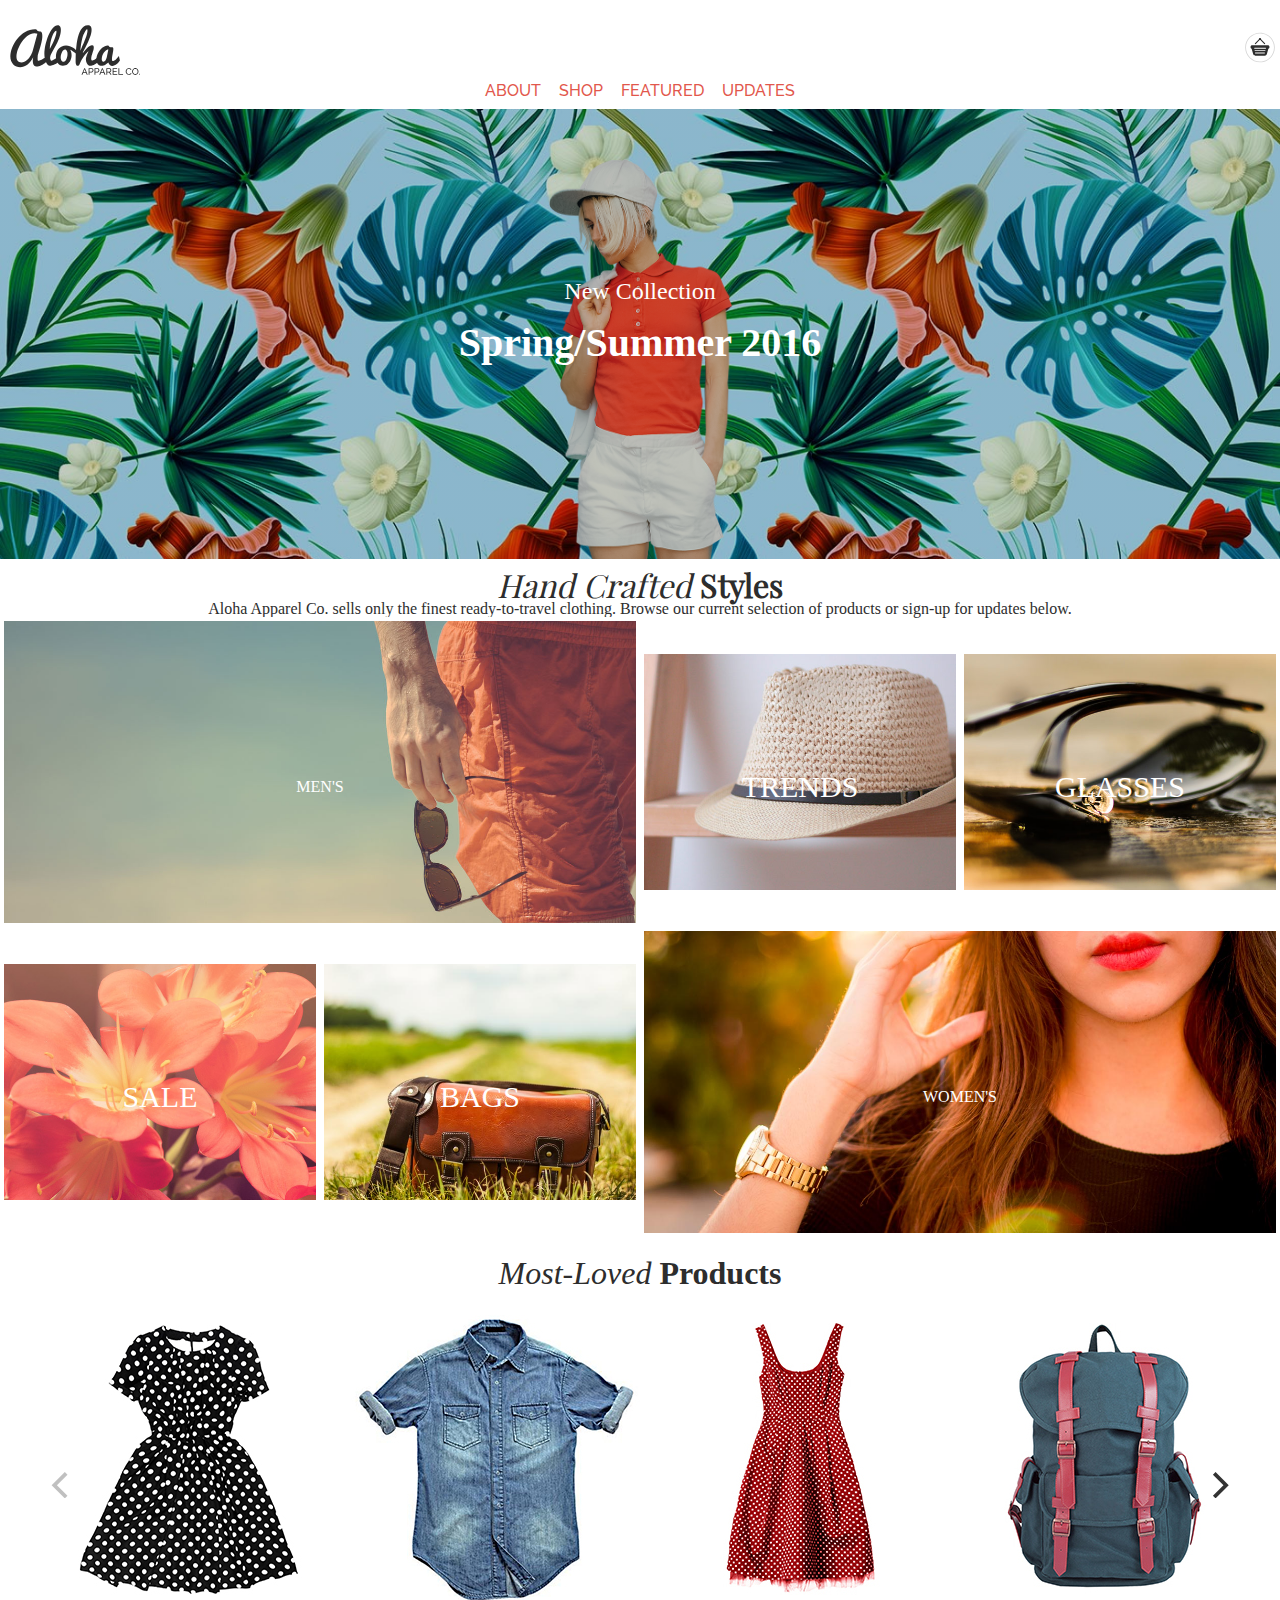
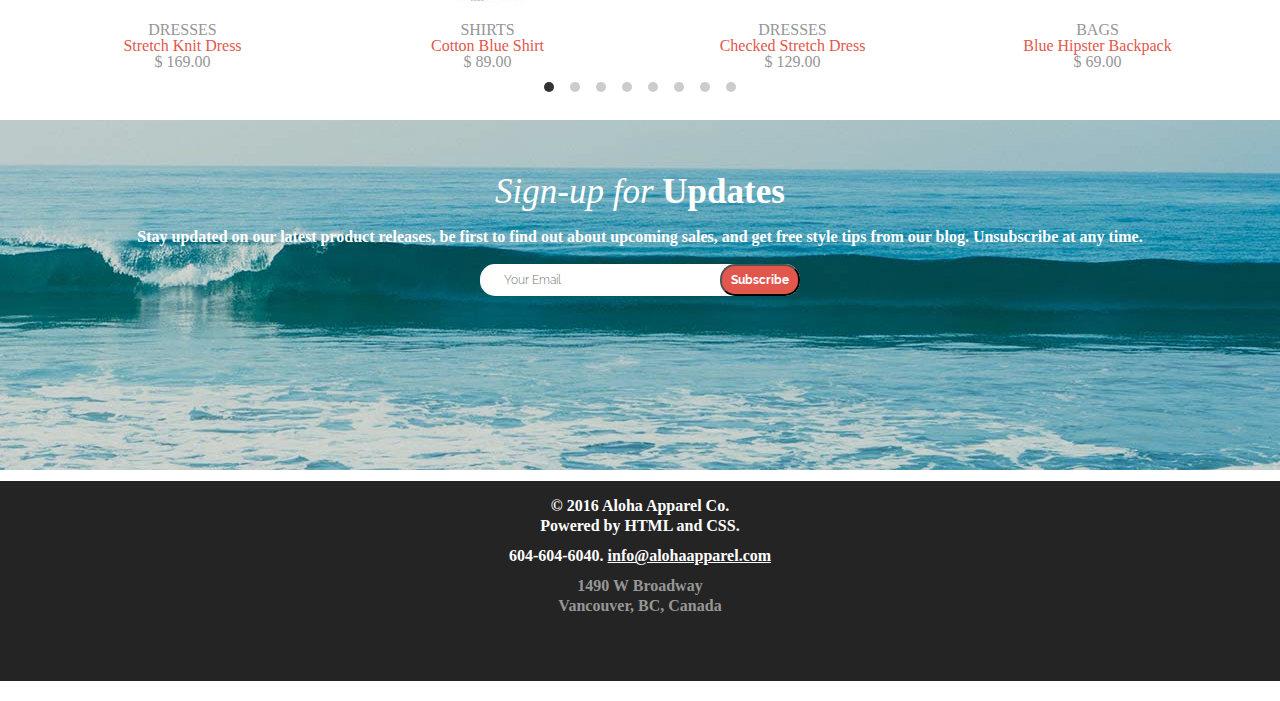
==== commit ff08a467: ".." ====
--- a/Index.html
+++ b/Index.html
@@ -58,27 +58,27 @@
       </div>
     </section>
     <section class="classification" id="products">
-      <div class="mens">
-        <li><a href="#">Men's</a></li>
-      </div>
-      <div class="trends">
-        <li><a href="#">Trends</a></li>
-      </div>
-      <div class="glasses">
-        <li><a href="#">Glasses</a></li>
-      </div>
-      <div class="sale">
-        <li><a href="#">Sale</a></li>
-      </div>
-      <div class="bags">
-        <li><a href="#">Bags</a></li>
-      </div>
-      <div class="womens">
-        <li><a href="#">Women's</a></li>
+      <div class="mens box">
+        <li class="box-text2"><a href="#">Men's</a></li>
+      </div>
+      <div class="trends box">
+        <li class="box-text"><a href="#">Trends</a></li>
+      </div>
+      <div class="glasses box">
+        <li class="box-text"><a href="#">Glasses</a></li>
+      </div>
+      <div class="sale box">
+        <li class="box-text"><a href="#">Sale</a></li>
+      </div>
+      <div class="bags box">
+        <li class="box-text"><a href="#">Bags</a></li>
+      </div>
+      <div class="womens box">
+        <li class="box-text2"><a href="#">Women's</a></li>
       </div>
     </section>
     <section class="products" id="featured">
-      <span><h2>Most-Loved</h2><h2>Products</h2></span>
+      <h2><em>Most-Loved </em><strong>Products</strong></h2>
       <div class="products-carousel">
         <div class="unique-products">
           <img src="images/stretch-knit-dress.jpg" />
@@ -131,7 +131,7 @@
       </div>
     </section>
     <section class="updates" id="updates">
-      <span><h2>Sign-up for</h2><h2>Updates</h2></span>
+      <h2><em>Sign-up for </em><strong>Updates</h2>
       <div>
         <p>
           Stay updated on our latest product releases, be first to find out
@@ -142,12 +142,12 @@
       <form class="text-submit" width="100px" height="200px">
         <input
           type="text"
-          placeholder="Your email"
+          placeholder="Your Email"
           size="12"
           maxlength="24"
           class="email"
         />
-        <button type="submit" name="submit" class="submit">Subscibe</button>
+        <button type="submit" name="submit" class="submit">Subscribe</button>
       </form>
     </section>
     <footer>
--- a/style.css
+++ b/style.css
@@ -219,13 +219,15 @@
   font-style: italic;
 }
 
-strong{
+strong {
   font-weight: bold;
 }
+h3 {
+  color: #e2574c;
+}
 
 body {
-  font-family: "Raleway";
-  font-style: light;
+  font-family: "Raleway-regular";
   color: #2d2d2d;
   font-size: 16px;
 }
@@ -299,15 +301,13 @@
   display: flex;
   flex-direction: column;
   padding: 100px auto;
-}
-.hand-crafted span {
   font-size: 2rem;
-  padding:10px 10px;
+  font-family: "Playfair Display-regular";
 }
 .hand-crafted p {
-  font-family: "Raleway";
+  font-family: "Raleway-regular";
   font-size: 1rem;
-  padding: 10px 10px;
+  padding: 50px auto;
 }
 .classification {
   text-align: center;
@@ -319,77 +319,85 @@
   color: white;
 }
 .mens {
-  height: 200px;
-  max-width: 100%;
-  position: relative;
-  text-align: center;
-  background: url(images/mens-category.jpg) center center no-repeat;
-  background-size: cover, contain;
+  overflow: hidden;
+  padding-bottom: 25%;
+  position: relative;
+  text-align: center;
+  background: url(images/mens-category.jpg) no-repeat 50%;
+  background-size: cover, cover;
   border: 4px solid;
   border-color: white;
   flex: 1 0 100%;
-  line-height: 200px;
 }
 .trends {
-  height: 200px;
-  max-width: 100%;
-  position: relative;
-  text-align: center;
-  background: url(images/trends-category.jpg) center center no-repeat;
-  background-size: cover, contain;
+  overflow: hidden;
+  padding-bottom: 25%;
+  position: relative;
+  text-align: center;
+  background: url(images/trends-category.jpg) no-repeat 50%;
+  background-size: cover, cover;
   border: 4px solid;
   border-color: white;
   flex: 1 0 50%;
-  line-height: 200px;
 }
 .glasses {
-  height: 200px;
-  max-width: 100%;
-  position: relative;
-  text-align: center;
-  background: url(images/glasses-category.jpg) center center no-repeat;
-  background-size: cover, contain;
+  overflow: hidden;
+  padding-bottom: 25%;
+  position: relative;
+  text-align: center;
+  background: url(images/glasses-category.jpg) no-repeat 50%;
+  background-size: cover, cover;
   border: 4px solid;
   border-color: white;
   flex: 1 0 50%;
-  line-height: 200px;
 }
 .sale {
-  height: 200px;
-  max-width: 100%;
-  position: relative;
-  text-align: center;
-  background: url(images/sale-category.jpg) center center no-repeat;
-  background-size: cover, contain;
+  overflow: hidden;
+  padding-bottom: 25%;
+  position: relative;
+  text-align: center;
+  background: url(images/sale-category.jpg) no-repeat 50%;
+  background-size: cover, cover;
   border: 4px solid;
   border-color: white;
   flex: 1 0 50%;
-  line-height: 200px;
 }
 .bags {
-  height: 200px;
-  max-width: 100%;
-  position: relative;
-  text-align: center;
-  background: url(images/bags-category.jpg) center center no-repeat;
-  background-size: cover, contain;
+  overflow: hidden;
+  padding-bottom: 25%;
+  position: relative;
+  text-align: center;
+  background: url(images/bags-category.jpg) no-repeat 50%;
+  background-size: cover, cover;
   border: 4px solid;
   border-color: white;
   flex: 1 0 50%;
-  line-height: 200px;
 }
 .womens {
-  height: 200px;
-  max-width: 100%;
-  position: relative;
-  text-align: center;
-  background: url(images/womens-category.jpg) center center no-repeat;
-  background-size: cover, contain;
+  overflow: hidden;
+  padding-bottom: 25%;
+  position: relative;
+  text-align: center;
+  background: url(images/womens-category.jpg) no-repeat 50%;
+  background-size: cover, cover;
   border: 4px solid;
   border-color: white;
   flex: 1 0 100%;
-  line-height: 200px;
-}
+}
+
+.box:before {
+  content: "";
+  display: block;
+  padding-top: 25%;
+}
+
+.box-text {
+  position: relative;
+  text-align: center;
+  top: 40px;
+  font-size: 30px;
+}
+
 .classification a {
   color: black;
   text-decoration: none;
@@ -409,15 +417,9 @@
   padding: 10px 10px;
   font-size: 2rem;
 }
-.unique-products span,
-.unique-products h3 {
-  text-align: center;
-}
-
-h3 {
-  color: #e2574c;
-}
-
+.unique-products {
+  width: 100%;
+}
 .relative {
   position: relative;
   top: 0px;
@@ -445,98 +447,72 @@
 .text-submit {
   display: flex;
   flex-direction: row;
+  justify-content: space-between;
   background-color: white;
   border-radius: 15px;
-  height: 30px;
-  justify-content: space-between;
-  align-content: center;
   margin: 10px auto;
-  width: 250px;
-  height: 5px;
+  width: 20rem;
+  height: 2rem;
+}
+.submit {
+  color: white;
+  background-color: #e2574c;
+  font-family: "Raleway-bold";
+  font-size: 0.75rem;
+  border-radius: 15px;
+  width: 80px;
+  height: 32px;
 }
 .email {
   width: 200px;
   border-color: transparent;
   margin-left: 20px;
-}
-.submit {
-  color: white;
-  background-color: #e2574c;
-  border-radius: 15px;
-  width: 80px;
-  height: 30px;
+  color: #969696;
+  font-family: "Raleway-light";
+  font-size: 0.75rem;
 }
 .contact-us {
   display: flex;
-  justify-content: space-between;
   background: #242424;
+  color: white;
   text-align: center;
   height: 200px;
   flex-direction: column;
-}
-.contact {
+  padding: 40px auto;
+}
+.contact,
+.contact-media {
+  margin: 10px auto;
   line-height: 20px;
-  font-family: "Playfair Display";
-}
-.done-by .adresse {
-  color: white;
-  font-family: "Playfair Display";
-  text-align: left;
+}
+.phone-mail a {
+  color: white;
+}
+.done-by,
+.phone-mail,
+.adresse {
+  padding: 5px;
+}
+.adresse {
+  color: #969696;
 }
 .contact-media {
   display: flex;
   justify-content: center;
-  flex-flow: wrap;
   flex: 0 0 30%;
 }
 .contact-media li a {
   color: white;
-  text-decoration: none;
-  padding: 10px 10px 10px;
+  padding: 10px 10px;
   height: 1px;
 }
 .contact-media li {
   list-style: none;
   text-transform: uppercase;
+  display: inline-block;
 }
 .only-logo {
   display: none;
-}
-
-.text-submit {
-  display: flex;
-  flex-direction: row;
-  background-color: white;
-  border-radius: 15px;
-  width: 25em;
-  height: 2em;
-}
-
-@media screen and (min-width: 1240px) {
-  .logo img {
-    max-width: 150px;
-    height: auto;
-  }
-  .mens,
-  .womens {
-    flex: 1 0 50%;
-  }
-
-  .trends,
-  .glasses,
-  .sale,
-  .bags {
-    flex: 1 0 25%;
-  }
-  .classification div {
-    background-size: cover, contain;
-  }
-  .contact-media {
-    text-align: justify;
-  }
-  .contact-media a i {
-    width: 30px;
-  }
 }
 
 @media screen and (min-width: 600px) {
@@ -558,6 +534,7 @@
   .mens,
   .womens {
     flex: 1 0 50%;
+    padding-bottom: 10%;
   }
 
   .trends,
@@ -565,14 +542,46 @@
   .sale,
   .bags {
     flex: 1 0 25%;
-  }
-  .classification div {
-    background-size: cover, contain;
+    padding-bottom: 15%;
+  }
+  .unique-products {
+    width: 50%;
   }
   .contact-media {
+    display: inline-block;
     text-align: justify;
   }
   .contact-media a i {
     width: 30px;
   }
 }
+
+@media screen and (min-width: 1240px) {
+  .logo img {
+    max-width: 150px;
+    height: auto;
+  }
+  .mens,
+  .womens {
+    flex: 1 0 50%;
+    padding-bottom: 10%;
+  }
+
+  .trends,
+  .glasses,
+  .sale,
+  .bags {
+    flex: 1 0 25%;
+    padding-bottom: 10%;
+  }
+  .unique-products {
+    width: 25%;
+  }
+  .contact-media {
+    display: inline-block;
+    text-align: justify;
+  }
+  .contact-media a i {
+    width: 30px;
+  }
+}
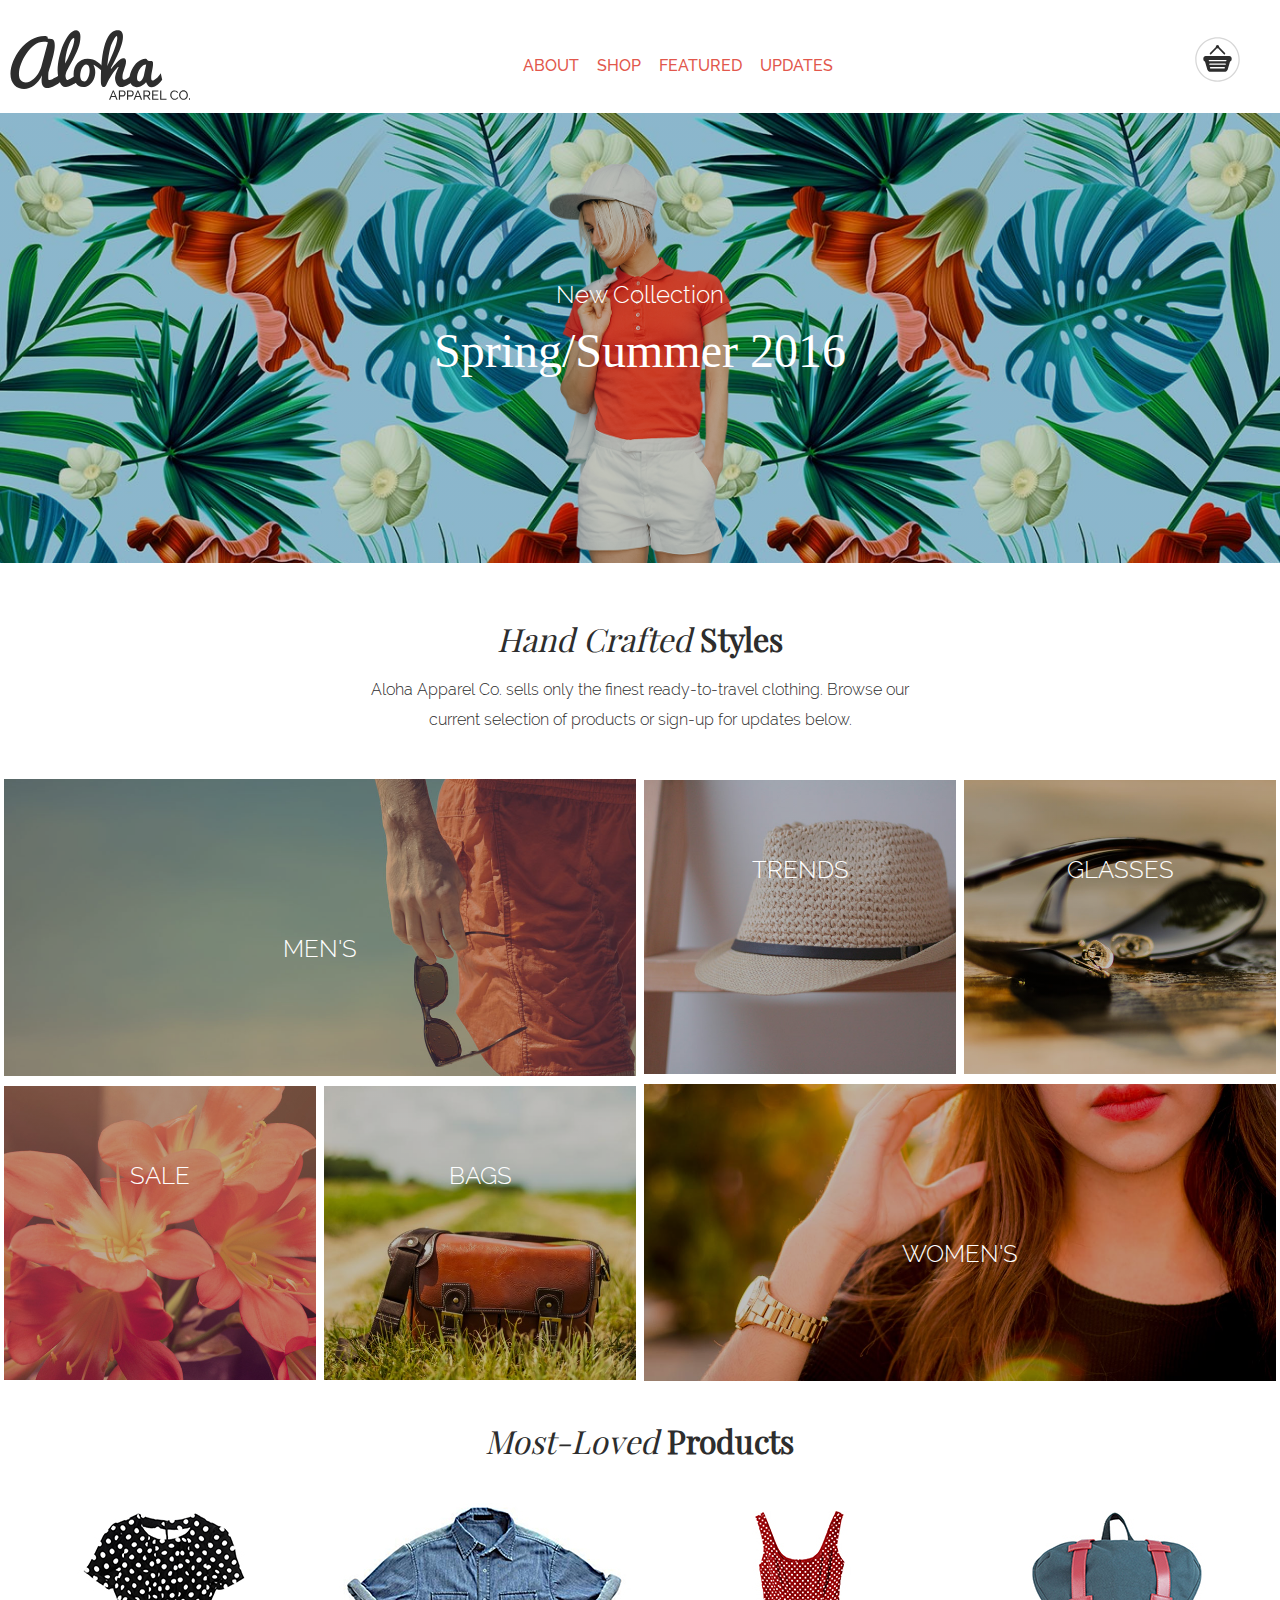
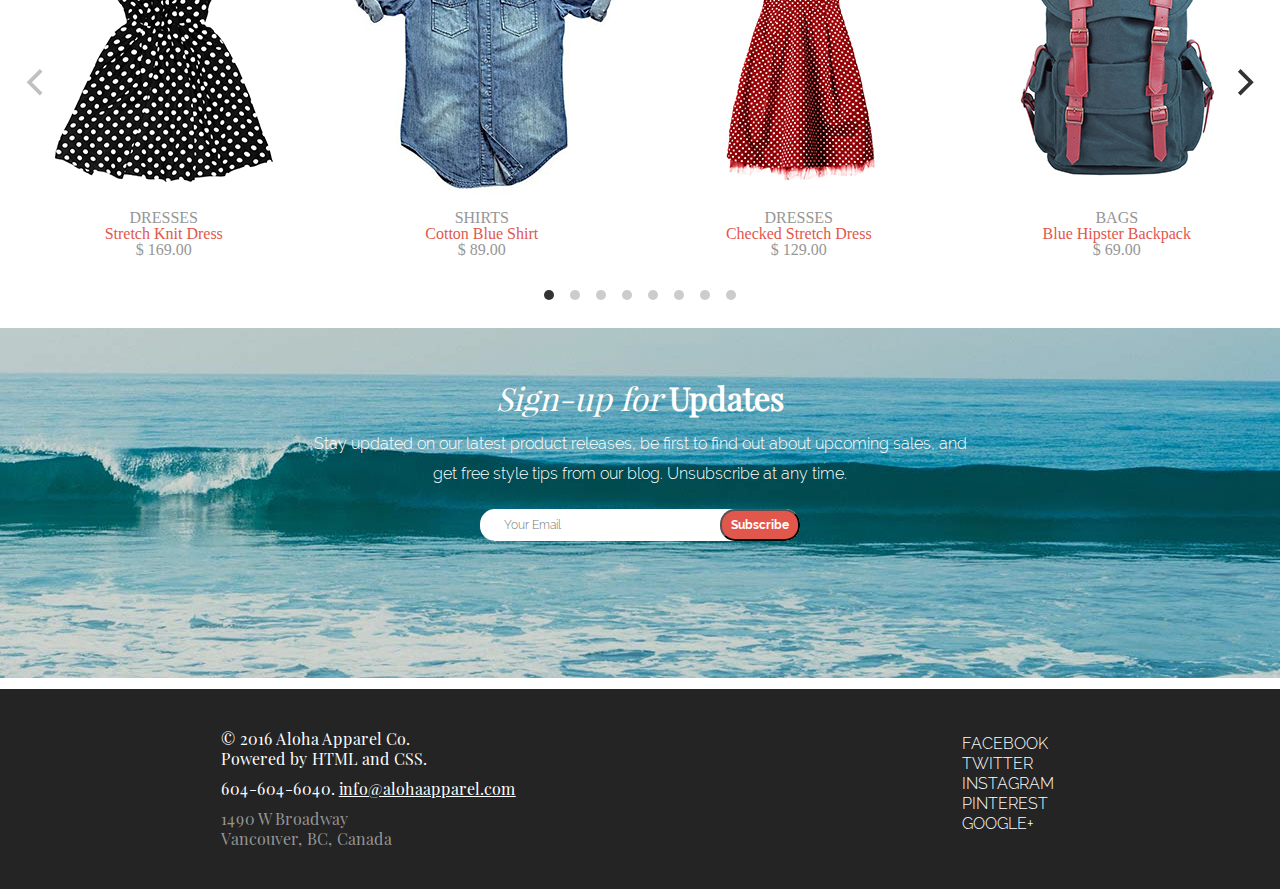
==== commit 03ba35fd: "retouches" ====
--- a/Index.html
+++ b/Index.html
@@ -45,7 +45,7 @@
     <section class="banner">
       <div class="banner-text">
         <p>New Collection</p>
-        <h2><strong>Spring/Summer 2016</strong></h2>
+        <h2>Spring/Summer 2016</h2>
       </div>
     </section>
     <section class="hand-crafted" id="about">
@@ -59,7 +59,7 @@
     </section>
     <section class="classification" id="products">
       <div class="mens box">
-        <li class="box-text2"><a href="#">Men's</a></li>
+        <li class="box-text"><a href="#">Men's</a></li>
       </div>
       <div class="trends box">
         <li class="box-text"><a href="#">Trends</a></li>
@@ -74,7 +74,7 @@
         <li class="box-text"><a href="#">Bags</a></li>
       </div>
       <div class="womens box">
-        <li class="box-text2"><a href="#">Women's</a></li>
+        <li class="box-text"><a href="#">Women's</a></li>
       </div>
     </section>
     <section class="products" id="featured">
@@ -131,7 +131,7 @@
       </div>
     </section>
     <section class="updates" id="updates">
-      <h2><em>Sign-up for </em><strong>Updates</h2>
+      <h2><em>Sign-up for </em><strong>Updates</strong></h2>
       <div>
         <p>
           Stay updated on our latest product releases, be first to find out
@@ -169,34 +169,18 @@
         <div class="contact-media">
           <ul>
             <li>
-              <a href="facebook"
-                ><i class="fab fa-facebook-f"></i
-                ><span class="only-logo">Facebook</span></a
-              >
+              <a href="facebook"><i class="fab fa-facebook-f"></i><span class="only-logo">Facebook</span></a>
             </li>
             <li>
-              <a href="twitter"
-                ><i class="fab fa-twitter"></i
-                ><span class="only-logo">Twitter</span></a
-              >
+              <a href="twitter"><i class="fab fa-twitter"></i><span class="only-logo">Twitter</span></a>
             </li>
             <li>
-              <a href="instagram"
-                ><i class="fab fa-instagram"></i
-                ><span class="only-logo">Instagram</span></a
-              >
+              <a href="instagram"><i class="fab fa-instagram"></i><span class="only-logo">Instagram</span></a>
             </li>
             <li>
-              <a href="pinterest"
-                ><i class="fab fa-pinterest"></i
-                ><span class="only-logo">Pinterest</span></a
-              >
+              <a href="pinterest"><i class="fab fa-pinterest"></i><span class="only-logo">Pinterest</span></a>
             </li>
-            <li>
-              <a href="google+"
-                ><i class="fab fa-google-plus-g"></i
-                ><span class="only-logo">Google+</span></a
-              >
+            <li><a href="google+"><i class="fab fa-google-plus-g"></i><span class="only-logo">Google+</span></a>
             </li>
           </ul>
         </div>
--- a/style.css
+++ b/style.css
@@ -286,28 +286,33 @@
   min-height: 150px;
 }
 .banner p {
-  font-family: "Raleway";
+  font-family: "Raleway-light";
   font-style: normal;
   font-size: 1.5rem;
   margin: 20px;
 }
 .banner h2 {
-  font-family: "Playfair Display";
-  font-size: 2.5rem;
+  font-family: "Playfair Display-light";
+  font-size: 3rem;
   padding-bottom: 20px;
 }
 .hand-crafted {
   text-align: center;
   display: flex;
   flex-direction: column;
-  padding: 100px auto;
   font-size: 2rem;
   font-family: "Playfair Display-regular";
 }
+.hand-crafted h2{
+  font-family: "Playfair Display-regular";
+  font-size: 2rem;
+  margin: 70px 30px 10px 30px;
+} 
 .hand-crafted p {
-  font-family: "Raleway-regular";
+  font-family: "Raleway-light";
   font-size: 1rem;
-  padding: 50px auto;
+  margin: 10px 20px 70px 20px;
+  line-height: 30px;
 }
 .classification {
   text-align: center;
@@ -323,7 +328,8 @@
   padding-bottom: 25%;
   position: relative;
   text-align: center;
-  background: url(images/mens-category.jpg) no-repeat 50%;
+  background: linear-gradient(rgba(0, 0, 0, 0.25), rgba(0, 0, 0, 0.25)),
+  url(images/mens-category.jpg) no-repeat 50%;
   background-size: cover, cover;
   border: 4px solid;
   border-color: white;
@@ -334,7 +340,8 @@
   padding-bottom: 25%;
   position: relative;
   text-align: center;
-  background: url(images/trends-category.jpg) no-repeat 50%;
+  background: linear-gradient(rgba(0, 0, 0, 0.25), rgba(0, 0, 0, 0.25)),
+  url(images/trends-category.jpg) no-repeat 50%;
   background-size: cover, cover;
   border: 4px solid;
   border-color: white;
@@ -345,7 +352,8 @@
   padding-bottom: 25%;
   position: relative;
   text-align: center;
-  background: url(images/glasses-category.jpg) no-repeat 50%;
+  background: linear-gradient(rgba(0, 0, 0, 0.25), rgba(0, 0, 0, 0.25)),
+  url(images/glasses-category.jpg) no-repeat 50%;
   background-size: cover, cover;
   border: 4px solid;
   border-color: white;
@@ -356,7 +364,8 @@
   padding-bottom: 25%;
   position: relative;
   text-align: center;
-  background: url(images/sale-category.jpg) no-repeat 50%;
+  background: linear-gradient(rgba(0, 0, 0, 0.25), rgba(0, 0, 0, 0.25)),
+  url(images/sale-category.jpg) no-repeat 50%;
   background-size: cover, cover;
   border: 4px solid;
   border-color: white;
@@ -367,7 +376,8 @@
   padding-bottom: 25%;
   position: relative;
   text-align: center;
-  background: url(images/bags-category.jpg) no-repeat 50%;
+  background: linear-gradient(rgba(0, 0, 0, 0.25), rgba(0, 0, 0, 0.25)),
+  url(images/bags-category.jpg) no-repeat 50%;
   background-size: cover, cover;
   border: 4px solid;
   border-color: white;
@@ -378,7 +388,8 @@
   padding-bottom: 25%;
   position: relative;
   text-align: center;
-  background: url(images/womens-category.jpg) no-repeat 50%;
+  background: linear-gradient(rgba(0, 0, 0, 0.25), rgba(0, 0, 0, 0.25)),
+  url(images/womens-category.jpg) no-repeat 50%;
   background-size: cover, cover;
   border: 4px solid;
   border-color: white;
@@ -394,13 +405,14 @@
 .box-text {
   position: relative;
   text-align: center;
-  top: 40px;
-  font-size: 30px;
+  font-family: "Raleway-bold";
+  font-size: 1.5rem;
 }
 
 .classification a {
   color: black;
   text-decoration: none;
+  font-family: "Raleway-light";
 }
 .classification li {
   text-transform: uppercase;
@@ -409,16 +421,18 @@
 .products {
   color: #969696;
   text-align: center;
-  padding: 10px 30px 20px 30px;
+  padding: 10px 5px 20px 5px;
   margin-bottom: 30px;
 }
 .products h2 {
   color: #2d2d2d;
-  padding: 10px 10px;
+  padding: 30px 30px;
+  font-family: "Playfair Display-regular";
   font-size: 2rem;
 }
 .unique-products {
   width: 100%;
+  padding: 0px 0px 20px 0px;
 }
 .relative {
   position: relative;
@@ -436,13 +450,15 @@
   text-align: center;
 }
 .updates h2 {
-  font-size: 35px;
-  margin-bottom: 12px;
+  font-size: 2rem;
+  font-family: "Playfair Display-regular";
+  margin-bottom: 15px;
 }
 .updates p {
+  font-family: "Raleway-light";
   font-size: 16px;
-  line-height: 25px;
-  margin: 15px 0;
+  line-height: 20px;
+  margin: 30px 30px;
 }
 .text-submit {
   display: flex;
@@ -472,17 +488,16 @@
   font-size: 0.75rem;
 }
 .contact-us {
-  display: flex;
   background: #242424;
   color: white;
   text-align: center;
   height: 200px;
   flex-direction: column;
-  padding: 40px auto;
+  padding-top: 30px;
 }
 .contact,
 .contact-media {
-  margin: 10px auto;
+  margin: 5px auto;
   line-height: 20px;
 }
 .phone-mail a {
@@ -492,6 +507,7 @@
 .phone-mail,
 .adresse {
   padding: 5px;
+  font-family: "Playfair Display-regular";
 }
 .adresse {
   color: #969696;
@@ -499,7 +515,7 @@
 .contact-media {
   display: flex;
   justify-content: center;
-  flex: 0 0 30%;
+  font-family: "Raleway-light"
 }
 .contact-media li a {
   color: white;
@@ -516,17 +532,36 @@
 }
 
 @media screen and (min-width: 600px) {
+  header {
+    font-family: "Raleway-medium";
+    display: flex;
+    align-items: center;
+    flex-direction: row;
+    justify-content: space-between;
+    
+  }
+  header :nth-child(1) {
+    order: 1;
+  }
+  header :nth-child(2) {
+    order: 2;
+  }
+  header :nth-child(3) {
+    order: 3;
+  }
   .logo img {
-    max-width: 250px;
+    max-width: 150px;
     height: auto;
-    flex: 1 0 33.33%;
-    order: 1;
+    flex: 1 0 30%;
+  }
+  .main-navigation {
+    flex: 1 0 30%;
+    padding-top: 30px;
   }
   .cart img {
-    max-width: 40px;
-    flex: 1 0 50%;
-    order: 1;
-    padding: 5px 5px;
+    max-width: 100px;
+    flex: 1 0 30%;
+    padding: 5px 30px;
   }
   hr {
     display: none;
@@ -534,7 +569,7 @@
   .mens,
   .womens {
     flex: 1 0 50%;
-    padding-bottom: 10%;
+    padding-bottom: 9%;
   }
 
   .trends,
@@ -544,27 +579,75 @@
     flex: 1 0 25%;
     padding-bottom: 15%;
   }
+  .box-text {
+    position: relative;
+    text-align: center;
+    
+    font-family: "Raleway-bold";
+    font-size: 1.5rem;
+  }
+  .hand-crafted h2 {
+    margin: 50px 50px 10px 50px;
+  }
+  .hand-crafted p{
+    margin: 10px 50px 50px 50px;
+  }
   .unique-products {
     width: 50%;
   }
-  .contact-media {
-    display: inline-block;
+  .updates p {
+    margin: 30px 70px;
+    line-height: 30px;
+    margin: 20px 60px 30px 60px;
+  }
+  .contact-us {
+    display: flex;
+    text-align: left;
+    justify-content: space-between;
+    flex-direction: row;
+  }
+  .contact-media li  {
+    display: flex;
+    flex-direction: column;
+  }
+  .contact-media li a {
+    text-decoration: none;
     text-align: justify;
   }
-  .contact-media a i {
-    width: 30px;
-  }
-}
+  .only-logo {
+    display: flex;
+  }
 
 @media screen and (min-width: 1240px) {
+
+  header :nth-child(1) {
+    order: 1;
+  }
+  header :nth-child(2) {
+    order: 2;
+  }
+  header :nth-child(3) {
+    order: 3;
+  }
   .logo img {
+    max-width: 200px;
+    height: auto;
+    flex: 1 0 30%;
+    padding: 10px 10px 0px 10px;
+  }
+  .main-navigation {
+    flex: 1 0 30%;
+    padding-top: 30px;
+  }
+  .cart img {
     max-width: 150px;
-    height: auto;
+    flex: 1 0 30%;
+    padding: 5px 40px;
   }
   .mens,
   .womens {
     flex: 1 0 50%;
-    padding-bottom: 10%;
+    padding-bottom: 9%;
   }
 
   .trends,
@@ -572,10 +655,17 @@
   .sale,
   .bags {
     flex: 1 0 25%;
-    padding-bottom: 10%;
+    padding-bottom: 15%;
+  }
+  
+  .hand-crafted p{
+    margin: 10px 350px 40px 350px;
   }
   .unique-products {
     width: 25%;
+  }
+  .updates p {
+    margin: 10px 300px 20px 300px;
   }
   .contact-media {
     display: inline-block;
